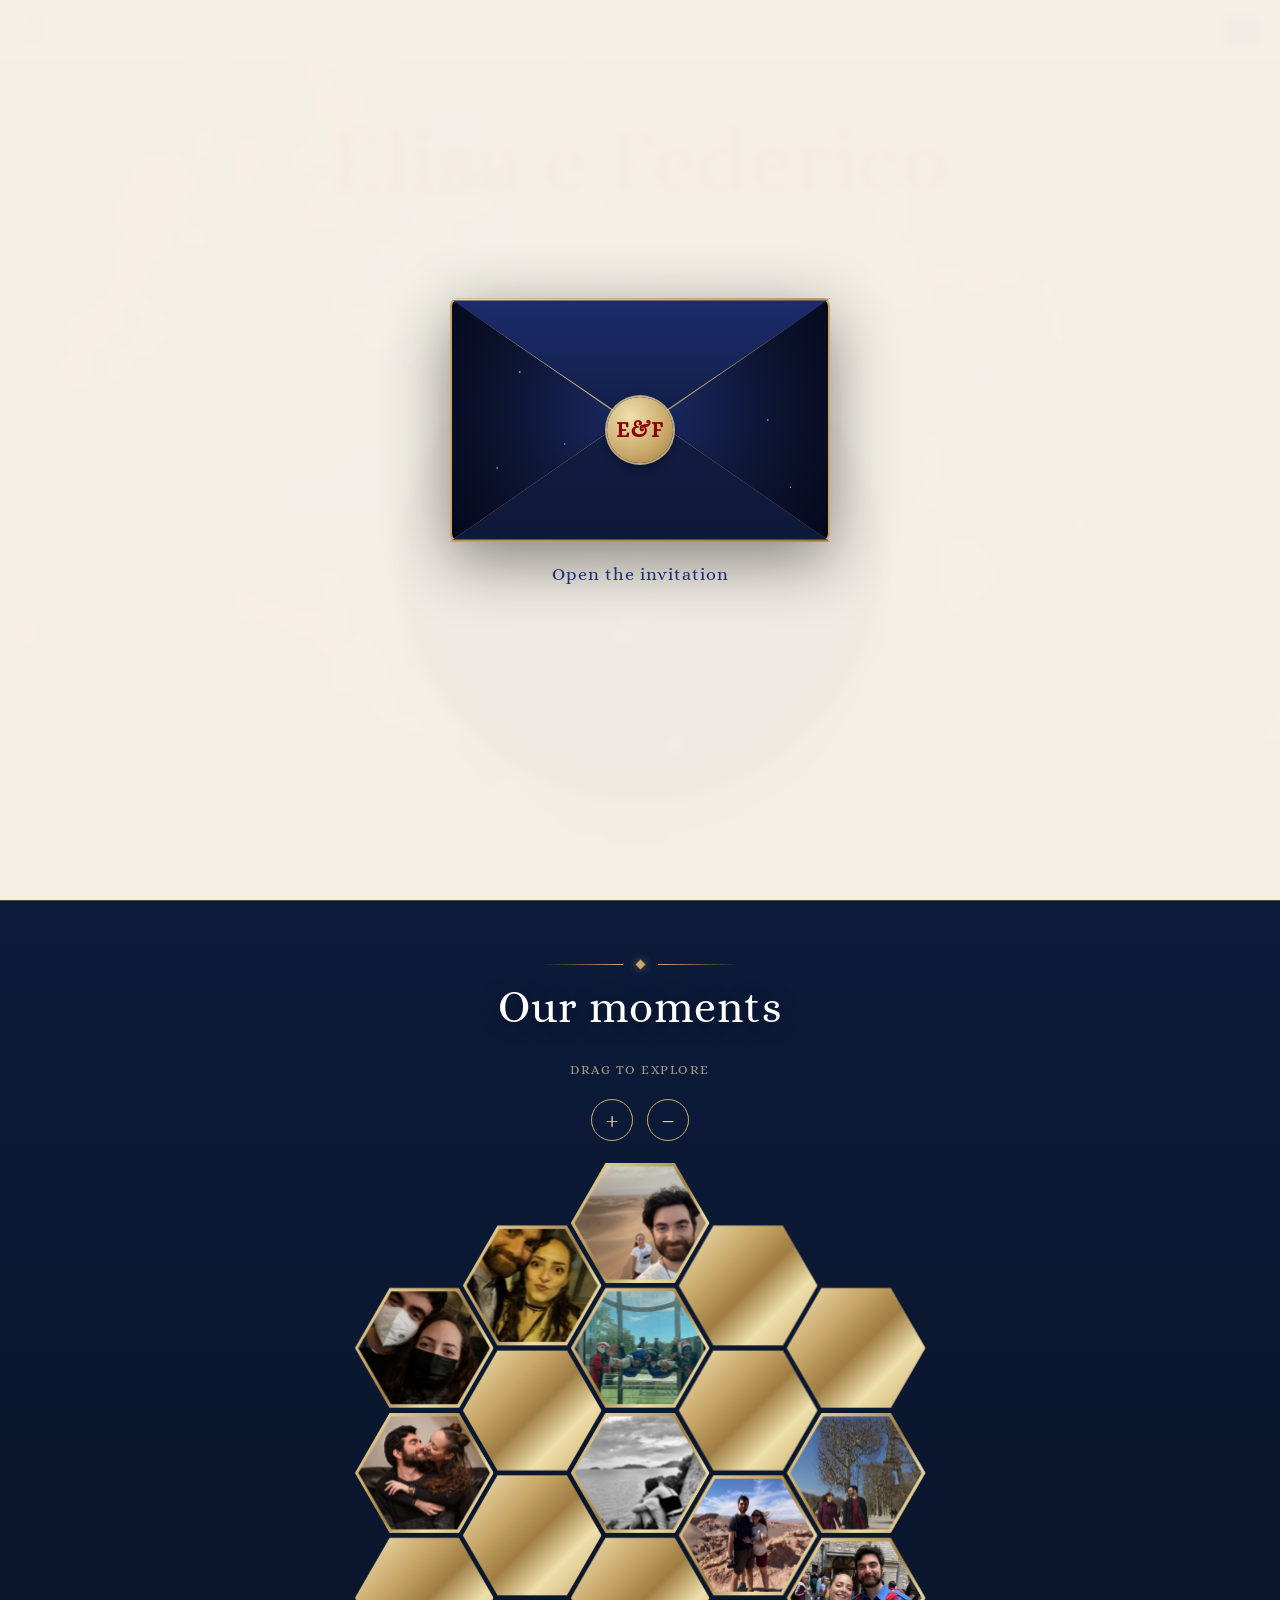
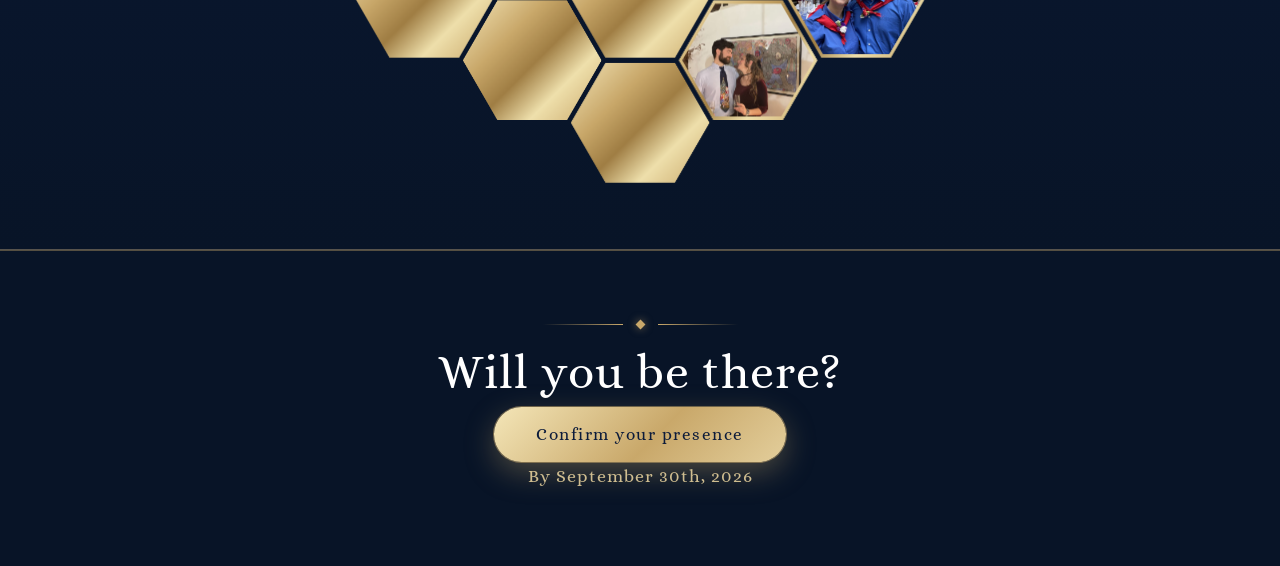
==== index.html @ c7d3335e "patch" ====
<!DOCTYPE html>
<html lang="it">
<head>
<meta charset="UTF-8">
<meta name="viewport" content="width=device-width, initial-scale=1.0">
<title>Elisa e Federico</title>

<link rel="stylesheet" href="styles.css">
</head>

<body>

<div id="envelope-popup" class="envelope-overlay envelope-hidden">
  <div class="envelope-container" id="envelope-container">
    <div class="rect-envelope">
      <div class="env-body"><div class="env-stars"></div></div>
      <div class="env-pocket"></div>
      <div class="env-flap"></div>
      <div class="env-seal">E&amp;F</div>
    </div>
    <p class="envelope-text">Apri l'invito</p>
  </div>
</div>

<div id="invitation-popup" class="invitation-overlay invitation-hidden">
  <div class="hex-invitation">
    <div class="hex-invitation-inner">
      <span class="hex-star">&#10022;</span>
      <p class="invitation-text">Ti invitiamo al nostro matrimonio</p>
      <p class="invitation-names">Elisa e Federico</p>
      <p class="invitation-date">2 gennaio 2027 - ore 12:00</p>
      <p class="invitation-location">Abbazia Castel d'Alfiolo - Gubbio</p>
      <button id="close-invitation" class="invitation-close">Entra nel sito</button>
    </div>
  </div>
</div>

<header class="site-header">
  <button id="burger" class="burger" aria-label="Apri menu">
    <span class="burger-line"></span>
    <span class="burger-line"></span>
    <span class="burger-line"></span>
  </button>

  <div class="lang-switcher">
    <button class="lang-btn active" data-lang="it">IT</button>
    <button class="lang-btn" data-lang="en">EN</button>
  </div>

  <nav id="menu" class="menu">
    <a href="index.html">Home</a>
    <a href="location.html">Location</a>
    <a href="rsvp.html">RSVP</a>
    <a href="viaggio.html">Il nostro viaggio</a>
  </nav>
</header>

<main>
<section class="hero">
  <div class="title">Elisa e&nbsp;Federico</div>
  <div class="celestial-divider"><i></i></div>
  <div class="date">2 gennaio 2027 - ore 12:00</div>

  <div class="solar-wrap">
    <svg viewBox="-120 -120 740 740" class="solar" id="solar">

      <g class="starfield">
        <circle class="star" cx="250" cy="60"  r="1.4"/>
        <circle class="star" cx="150" cy="100" r="1.0"/>
        <circle class="star" cx="360" cy="110" r="1.2"/>
        <circle class="star" cx="440" cy="170" r="0.9"/>
        <circle class="star" cx="470" cy="260" r="1.3"/>
        <circle class="star" cx="440" cy="350" r="1.0"/>
        <circle class="star" cx="370" cy="430" r="1.2"/>
        <circle class="star" cx="260" cy="470" r="1.4"/>
        <circle class="star" cx="150" cy="440" r="1.0"/>
        <circle class="star" cx="90"  cy="360" r="1.2"/>
        <circle class="star" cx="60"  cy="250" r="1.3"/>
        <circle class="star" cx="95"  cy="150" r="0.9"/>
        <circle class="star" cx="200" cy="140" r="1.0"/>
        <circle class="star" cx="320" cy="160" r="1.2"/>
        <circle class="star" cx="390" cy="230" r="0.8"/>
        <circle class="star" cx="350" cy="300" r="1.1"/>
        <circle class="star" cx="290" cy="370" r="0.9"/>
        <circle class="star" cx="190" cy="350" r="1.2"/>
        <circle class="star" cx="130" cy="280" r="1.0"/>
        <circle class="star" cx="160" cy="210" r="0.8"/>
        <circle class="star" cx="300" cy="120" r="1.1"/>
        <circle class="star" cx="420" cy="280" r="1.0"/>
        <circle class="star" cx="110" cy="310" r="1.2"/>
        <circle class="star" cx="230" cy="200" r="0.8"/>
      </g>

      <circle cx="250" cy="250" r="4" class="sun"/>

      <g class="orbit">
        <ellipse cx="250" cy="250" rx="40" ry="40" class="line a" />
      </g>
      <g class="orbit">
        <ellipse cx="250" cy="250" rx="65" ry="65" class="line a" />
      </g>
      <g class="orbit">
        <ellipse cx="250" cy="250" rx="90" ry="90" class="line a" />
      </g>
      <g class="orbit">
        <ellipse cx="250" cy="250" rx="120" ry="120" class="line a" />
      </g>
      <g class="orbit">
        <ellipse cx="250" cy="250" rx="170" ry="170" class="line a" />
      </g>
      <g class="orbit">
        <ellipse cx="250" cy="250" rx="210" ry="210" class="line a" />
      </g>
      <g class="orbit">
        <ellipse cx="250" cy="250" rx="250" ry="250" class="line a" />
      </g>
      <g class="orbit">
        <ellipse cx="250" cy="250" rx="290" ry="290" class="line a" />
      </g>
      <g class="orbit">
        <ellipse cx="250" cy="250" rx="330" ry="330" class="line a" />
      </g>

      <circle id="p1" cx="290" cy="250" r="3" class="planet"/>
      <circle id="p2" cx="315" cy="250" r="4" class="planet"/>
      <circle id="p3" cx="340" cy="250" r="5" class="planet"/>
      <circle id="p4" cx="370" cy="250" r="4" class="planet"/>
      <circle id="p5" cx="420" cy="250" r="10" class="planet"/>
      <circle id="p6" cx="460" cy="250" r="9" class="planet"/>
      <circle id="p7" cx="500" cy="250" r="8" class="planet"/>
      <circle id="p8" cx="540" cy="250" r="8" class="planet"/>
      <circle id="p9" cx="580" cy="250" r="3" class="planet"/>
    </svg>
  </div>

  <button class="scroll-cue" id="scroll-cue" aria-label="Scorri verso il basso">
    <span class="scroll-cue-text" id="scroll-cue-text">Scorri</span>
    <span class="scroll-cue-arrow"></span>
  </button>
</section>

<section class="gallery-section">
  <div class="celestial-divider"><i></i></div>
  <h2 class="gallery-title" id="gallery-title">I nostri momenti</h2>
  <p class="gallery-hint" id="gallery-hint">Trascina per esplorare</p>
  <div class="hex-zoom-controls" id="hex-zoom-controls">
    <button type="button" id="hex-zoom-in" aria-label="Ingrandisci">+</button>
    <button type="button" id="hex-zoom-out" aria-label="Riduci">&minus;</button>
  </div>
  <div class="hex-gallery-viewport" id="hex-gallery-viewport">
    <div class="hex-gallery-world" id="hex-gallery-world"></div>
  </div>
</section>

<section class="rsvp-cta-section">
  <div class="celestial-divider"><i></i></div>
  <h2 class="rsvp-cta-title" id="rsvp-cta-title">Ci sarai?</h2>
  <a href="rsvp.html" class="btn btn-rsvp" id="cta-button">Conferma la tua presenza</a>
  <p class="rsvp-deadline" id="rsvp-deadline">Entro il 30 settembre 2026</p>
</section>
</main>

<script>
(function () {
  const file = location.pathname.split('/').pop() || 'index.html';
  const page = file.replace(/\.html$/, '') || 'index';
  const exts = ['jpg', 'jpeg', 'png', 'webp'];
  let i = 0;
  (function tryNext() {
    if (i >= exts.length) return;
    const url = 'images/' + page + '_background.' + exts[i++];
    const img = new Image();
    img.onload = function () {
      document.body.style.background = 'linear-gradient(rgba(245,240,230,0.72), rgba(245,240,230,0.72)), url("' + url + '") center center / cover fixed no-repeat';
    };
    img.onerror = tryNext;
    img.src = url;
  })();
})();

const envelopePopup = document.getElementById('envelope-popup');
const burger = document.getElementById('burger');
const menu = document.getElementById('menu');

const translations = {
  it: {
    home: "Home",
    location: "Location",
    rsvp: "RSVP",
    journey: "Il nostro viaggio",
    cta: "Conferma la tua presenza",
    openInvite: "Apri l'invito",
    scrollCue: "Scorri",
    galleryTitle: "I nostri momenti",
    galleryHint: "Trascina per esplorare",
    rsvpCtaTitle: "Ci sarai?",
    rsvpDeadline: "Entro il 30 settembre 2026",
    invitationText: "Ti invitiamo al nostro matrimonio",
    invitationNames: "Elisa e Federico",
    invitationDate: "2 gennaio 2027 - ore 12:00",
    invitationLocation: "Abbazia Castel d'Alfiolo - Gubbio",
    enterSite: "Entra nel sito"
  },
  en: {
    home: "Home",
    location: "Location",
    rsvp: "RSVP",
    journey: "Our honey moon",
    cta: "Confirm your presence",
    openInvite: "Open the invitation",
    scrollCue: "Scroll",
    galleryTitle: "Our moments",
    galleryHint: "Drag to explore",
    rsvpCtaTitle: "Will you be there?",
    rsvpDeadline: "By September 30th, 2026",
    invitationText: "We invite you to our wedding",
    invitationNames: "Elisa & Federico",
    invitationDate: "January 2nd, 2027 - 12:00 pm",
    invitationLocation: "Abbazia Castel d'Alfiolo - Gubbio",
    enterSite: "Enter the website"
  }
};

function detectLanguage() {
  const savedLang = localStorage.getItem('preferredLang');
  if (savedLang) return savedLang;
  const browserLang = navigator.language || navigator.userLanguage;
  return browserLang.startsWith('it') ? 'it' : 'en';
}

function applyLanguage(lang) {
  document.documentElement.lang = lang;
  localStorage.setItem('preferredLang', lang);
  const t = translations[lang];

  const menuLinks = document.querySelectorAll('.menu a');
  if (menuLinks.length >= 4) {
    menuLinks[0].textContent = t.home;
    menuLinks[1].textContent = t.location;
    menuLinks[2].textContent = t.rsvp;
    menuLinks[3].textContent = t.journey;
  }

  const ctaBtn = document.getElementById('cta-button');
  if (ctaBtn) {
    ctaBtn.textContent = t.cta;
  }

  const scrollCueText = document.getElementById('scroll-cue-text');
  if (scrollCueText) scrollCueText.textContent = t.scrollCue;

  const rsvpCtaTitle = document.getElementById('rsvp-cta-title');
  if (rsvpCtaTitle) rsvpCtaTitle.textContent = t.rsvpCtaTitle;

  const rsvpDeadline = document.getElementById('rsvp-deadline');
  if (rsvpDeadline) rsvpDeadline.textContent = t.rsvpDeadline;

  const heroDate = document.querySelector('.date');
  if (heroDate) heroDate.textContent = t.invitationDate;

  const envText = document.querySelector('.envelope-text');
  if (envText) envText.textContent = t.openInvite;

  const galleryTitle = document.getElementById('gallery-title');
  if (galleryTitle) galleryTitle.textContent = t.galleryTitle;

  const galleryHint = document.getElementById('gallery-hint');
  if (galleryHint) galleryHint.textContent = t.galleryHint;

  const invitationText = document.querySelector('.invitation-text');
  const invitationNames = document.querySelector('.invitation-names');
  const invitationDate = document.querySelector('.invitation-date');
  const invitationLocation = document.querySelector('.invitation-location');
  const closeInvitationBtn = document.getElementById('close-invitation');

  if (invitationText) invitationText.textContent = t.invitationText;
  if (invitationNames) invitationNames.textContent = t.invitationNames;
  if (invitationDate) invitationDate.textContent = t.invitationDate;
  if (invitationLocation) invitationLocation.textContent = t.invitationLocation;
  if (closeInvitationBtn) closeInvitationBtn.textContent = t.enterSite;

  document.querySelectorAll('.lang-btn').forEach(btn => {
    btn.classList.toggle('active', btn.dataset.lang === lang);
  });
}

applyLanguage(detectLanguage());

const invitationPopup = document.getElementById('invitation-popup');
const closeInvitation = document.getElementById('close-invitation');

function checkFirstVisit() {
  return localStorage.getItem('envelopeShown') !== 'true';
}

function markAsVisited() {
  localStorage.setItem('envelopeShown', 'true');
}

if (checkFirstVisit()) {
  envelopePopup.classList.remove('envelope-hidden');

  const envelopeContainer = document.getElementById('envelope-container');
  envelopePopup.addEventListener('click', () => {
    if (envelopeContainer.classList.contains('opening')) return;
    envelopeContainer.classList.add('opening');
    setTimeout(() => {
      envelopePopup.classList.add('envelope-hidden');
      invitationPopup.classList.remove('invitation-hidden');
    }, 900);
  });

  closeInvitation.addEventListener('click', () => {
    invitationPopup.classList.add('invitation-hidden');
    markAsVisited();
  });
} else {
  envelopePopup.classList.add('envelope-hidden');
  invitationPopup.classList.add('invitation-hidden');
}

function revealBody() {
  document.body.classList.add('loaded');
}
if (document.readyState === 'loading') {
  window.addEventListener('DOMContentLoaded', revealBody);
} else {
  revealBody();
}

document.querySelectorAll('.lang-btn').forEach(btn => {
  btn.addEventListener('click', () => {
    applyLanguage(btn.dataset.lang);
  });
});

const cfg = [
  {id:"p1", r:40, s:0.00012, offset: Math.random() * Math.PI * 2},
  {id:"p2", r:65, s:0.0001, offset: Math.random() * Math.PI * 2},
  {id:"p3", r:90, s:0.00008, offset: Math.random() * Math.PI * 2},
  {id:"p4", r:120, s:0.00006, offset: Math.random() * Math.PI * 2},
  {id:"p5", r:170, s:0.00004, offset: Math.random() * Math.PI * 2},
  {id:"p6", r:210, s:0.000035, offset: Math.random() * Math.PI * 2},
  {id:"p7", r:250, s:0.00003, offset: Math.random() * Math.PI * 2},
  {id:"p8", r:290, s:0.000025, offset: Math.random() * Math.PI * 2},
  {id:"p9", r:330, s:0.00002, offset: Math.random() * Math.PI * 2}
];

function animate() {
  const t = performance.now();
  cfg.forEach(p => {
    const a = t * p.s + p.offset;
    const x = 250 + Math.cos(a) * p.r;
    const y = 250 + Math.sin(a) * p.r;
    const el = document.getElementById(p.id);
    if (el) {
      el.setAttribute("cx", x);
      el.setAttribute("cy", y);
    }
  });
  requestAnimationFrame(animate);
}
animate();

let isMenuOpen = false;
function toggleMenu() {
  isMenuOpen = !isMenuOpen;
  menu.classList.toggle('open');
  burger.classList.toggle('open');
  document.body.classList.toggle('menu-open');
}
function closeMenu() {
  isMenuOpen = false;
  menu.classList.remove('open');
  burger.classList.remove('open');
  document.body.classList.remove('menu-open');
}
burger.addEventListener('click', (e) => {
  e.stopPropagation();
  toggleMenu();
});
document.addEventListener('click', (e) => {
  if (isMenuOpen && !menu.contains(e.target) && !burger.contains(e.target)) {
    closeMenu();
  }
});
document.querySelectorAll('.menu a').forEach(link => {
  link.addEventListener('click', () => {
    closeMenu();
  });
});

const scrollCue = document.getElementById('scroll-cue');
if (scrollCue) {
  scrollCue.addEventListener('click', () => {
    const gallery = document.querySelector('.gallery-section');
    if (gallery) gallery.scrollIntoView({ behavior: 'smooth' });
  });
}

fetch('pictures.json')
  .then(r => r.json())
  .then(photos => {
    const viewport = document.getElementById('hex-gallery-viewport');
    const world = document.getElementById('hex-gallery-world');
    if (!viewport || !world) return;

    photos.forEach(p => {
      const card = document.createElement('div');
      card.className = 'hex-card';
      card.innerHTML =
        '<div class="hex-card-flip">' +
          '<div class="hex-card-inner">' +
            '<div class="hex-card-frame"></div>' +
            '<div class="hex-card-front">' +
              '<img src="images/pictures/' + p.file + '" alt="Elisa e Federico" loading="lazy" decoding="async">' +
            '</div>' +
            '<div class="hex-card-back">' +
              '<span class="hex-back-date">' + (p.date || '') + '</span>' +
              '<span class="hex-back-location">' + (p.location || '') + '</span>' +
            '</div>' +
          '</div>' +
        '</div>' +
        '<div class="hex-photon"></div>';
      world.appendChild(card);
    });

    const cards = Array.from(world.querySelectorAll('.hex-card'));

    function hexCoords(radius) {
      const coords = [];
      for (let q = -radius; q <= radius; q++) {
        const rMin = Math.max(-radius, -q - radius);
        const rMax = Math.min(radius, -q + radius);
        for (let r = rMin; r <= rMax; r++) coords.push({ q, r });
      }
      return coords;
    }
    function hexRadiusForCount(n) {
      let r = 0;
      while (3 * r * (r + 1) + 1 < n) r++;
      return r;
    }

    function layout() {
      if (!cards.length) return;
      const w = cards[0].offsetWidth;
      const h = cards[0].offsetHeight;
      const gap = 1.04;
      const dx = w * 0.75 * gap;
      const dy = h * gap;

      const radius = hexRadiusForCount(cards.length);
      const coords = hexCoords(radius).slice(0, cards.length);

      let minX = Infinity, minY = Infinity, maxX = -Infinity, maxY = -Infinity;
      const positions = coords.map(({ q, r }) => {
        const x = q * dx;
        const y = (r + q / 2) * dy;
        minX = Math.min(minX, x);
        maxX = Math.max(maxX, x);
        minY = Math.min(minY, y);
        maxY = Math.max(maxY, y);
        return { x, y };
      });

      cards.forEach((card, i) => {
        const p = positions[i];
        card.style.left = (p.x - minX) + 'px';
        card.style.top = (p.y - minY) + 'px';
      });
      world.style.width = (maxX - minX + w) + 'px';
      world.style.height = (maxY - minY + h) + 'px';
    }

    const MAX_SCALE = 1;
    let scale = 1, minScale = 1;
    let translateX = 0, translateY = 0;
    let moved = 0;
    let boundMinX = 0, boundMinY = 0, boundMaxX = 0, boundMaxY = 0;
    let rafPending = false;
    let lastX = 0, lastY = 0;
    const pointers = new Map();
    let pinchStartDist = 0, pinchStartScale = 1;

    function computeBounds() {
      const vpW = viewport.clientWidth, vpH = viewport.clientHeight;
      const worldW = world.offsetWidth * scale, worldH = world.offsetHeight * scale;
      boundMinX = Math.min(0, vpW - worldW);
      boundMinY = Math.min(0, vpH - worldH);
      boundMaxX = Math.max(0, vpW - worldW);
      boundMaxY = Math.max(0, vpH - worldH);
    }

    function clampToBounds() {
      translateX = Math.max(boundMinX, Math.min(boundMaxX, translateX));
      translateY = Math.max(boundMinY, Math.min(boundMaxY, translateY));
    }

    function scheduleTransform() {
      if (rafPending) return;
      rafPending = true;
      requestAnimationFrame(() => {
        rafPending = false;
        world.style.transform = 'translate3d(' + translateX + 'px,' + translateY + 'px,0) scale(' + scale + ')';
      });
    }

    function fitScale() {
      return Math.min(
        viewport.clientWidth / world.offsetWidth,
        viewport.clientHeight / world.offsetHeight,
        MAX_SCALE);
    }

    function updateTouchAction() {
      viewport.style.touchAction = scale <= minScale + 0.001 ? 'pan-y' : 'none';
    }

    function zoomAt(cx, cy, newScale) {
      newScale = Math.max(minScale, Math.min(MAX_SCALE, newScale));
      if (newScale === scale) return;
      const rect = viewport.getBoundingClientRect();
      const vx = cx - rect.left, vy = cy - rect.top;
      const px = (vx - translateX) / scale, py = (vy - translateY) / scale;
      scale = newScale;
      translateX = vx - px * scale;
      translateY = vy - py * scale;
      computeBounds();
      clampToBounds();
      scheduleTransform();
      updateTouchAction();
    }

    function centerView() {
      computeBounds();
      translateX = (viewport.clientWidth - world.offsetWidth * scale) / 2;
      translateY = (viewport.clientHeight - world.offsetHeight * scale) / 2;
      clampToBounds();
      scheduleTransform();
    }

    function initLayout() {
      layout();
      const wasAtFit = scale <= minScale + 0.001;
      minScale = fitScale();
      if (wasAtFit || scale < minScale) scale = minScale;
      centerView();
      updateTouchAction();
    }
    initLayout();

    let resizeTimer;
    window.addEventListener('resize', () => {
      clearTimeout(resizeTimer);
      resizeTimer = setTimeout(initLayout, 200);
    });

    viewport.addEventListener('pointerdown', (e) => {
      viewport.setPointerCapture(e.pointerId);
      pointers.set(e.pointerId, { x: e.clientX, y: e.clientY });
      if (pointers.size === 1) {
        moved = 0;
        lastX = e.clientX;
        lastY = e.clientY;
        computeBounds();
        viewport.classList.add('dragging');
      } else if (pointers.size === 2) {
        moved = 100;
        const pts = Array.from(pointers.values());
        pinchStartDist = Math.hypot(pts[0].x - pts[1].x, pts[0].y - pts[1].y);
        pinchStartScale = scale;
      }
    });

    viewport.addEventListener('pointermove', (e) => {
      if (!pointers.has(e.pointerId)) return;
      pointers.set(e.pointerId, { x: e.clientX, y: e.clientY });

      if (pointers.size === 2) {
        const pts = Array.from(pointers.values());
        const dist = Math.hypot(pts[0].x - pts[1].x, pts[0].y - pts[1].y);
        if (pinchStartDist > 0) {
          const midX = (pts[0].x + pts[1].x) / 2;
          const midY = (pts[0].y + pts[1].y) / 2;
          zoomAt(midX, midY, pinchStartScale * dist / pinchStartDist);
        }
        return;
      }

      const dx = e.clientX - lastX;
      const dy = e.clientY - lastY;
      lastX = e.clientX;
      lastY = e.clientY;
      moved += Math.abs(dx) + Math.abs(dy);
      translateX = Math.max(boundMinX, Math.min(boundMaxX, translateX + dx));
      const wantY = translateY + dy;
      translateY = Math.max(boundMinY, Math.min(boundMaxY, wantY));
      const leftoverY = wantY - translateY;
      if (leftoverY) window.scrollBy(0, -leftoverY);
      scheduleTransform();
    });

    const PHOTON_MS = 600;

    const returnTimers = new WeakMap();
    function cancelReturn(card) {
      if (returnTimers.has(card)) {
        clearTimeout(returnTimers.get(card));
        returnTimers.delete(card);
      }
    }

    function flipToBack(card) {
      if (card.classList.contains('flipped') || card.dataset.busy) return;
      card.dataset.busy = '1';
      cancelReturn(card);
      const photon = card.querySelector('.hex-photon');
      photon.style.setProperty('--hit-x', (20 + Math.random() * 60) + '%');
      photon.style.setProperty('--hit-y', (20 + Math.random() * 60) + '%');
      photon.classList.remove('zap');
      void photon.offsetWidth;
      photon.classList.add('zap');
      setTimeout(() => {
        card.classList.add('flipped');
        photon.classList.remove('zap');
        delete card.dataset.busy;
        const stay = 3500 + Math.random() * 5000;
        const timer = setTimeout(() => {
          returnTimers.delete(card);
          flipToFront(card);
        }, stay);
        returnTimers.set(card, timer);
      }, PHOTON_MS);
    }

    function flipToFront(card) {
      if (card.dataset.busy) return;
      cancelReturn(card);
      card.classList.remove('flipped');
    }

    const recentlyHit = [];
    const COOLDOWN = Math.min(10, cards.length - 1);

    function pickCard() {
      const candidates = cards.filter((c, i) =>
        !recentlyHit.includes(i) && !c.classList.contains('flipped') && !c.dataset.busy);
      if (!candidates.length) return null;
      const card = candidates[Math.floor(Math.random() * candidates.length)];
      recentlyHit.push(cards.indexOf(card));
      while (recentlyHit.length > COOLDOWN) recentlyHit.shift();
      return card;
    }

    function scheduleAutoFlip() {
      const wait = 1800 + Math.random() * 3200;
      setTimeout(() => {
        if (!document.hidden) {
          const card = pickCard();
          if (card) flipToBack(card);
        }
        scheduleAutoFlip();
      }, wait);
    }
    scheduleAutoFlip();

    function finishDrag(e, checkFlip) {
      if (!pointers.has(e.pointerId)) return;
      pointers.delete(e.pointerId);
      if (pointers.size > 0) {
        const rest = Array.from(pointers.values())[0];
        lastX = rest.x;
        lastY = rest.y;
        return;
      }
      viewport.classList.remove('dragging');
      if (checkFlip && moved <= 8 && e) {
        const el = document.elementFromPoint(e.clientX, e.clientY);
        const card = el && el.closest('.hex-card');
        if (card) {
          if (card.classList.contains('flipped')) flipToFront(card);
          else flipToBack(card);
        }
      }
    }
    viewport.addEventListener('pointerup', (e) => finishDrag(e, true));
    viewport.addEventListener('pointercancel', (e) => finishDrag(e, false));

    viewport.addEventListener('wheel', (e) => {
      e.preventDefault();
      computeBounds();
      if (e.ctrlKey) {
        zoomAt(e.clientX, e.clientY, scale * Math.exp(-e.deltaY * 0.0022));
        return;
      }
      translateX = Math.max(boundMinX, Math.min(boundMaxX, translateX - e.deltaX));
      const wantY = translateY - e.deltaY;
      translateY = Math.max(boundMinY, Math.min(boundMaxY, wantY));
      const leftoverY = wantY - translateY;
      if (leftoverY) window.scrollBy(0, -leftoverY);
      scheduleTransform();
    }, { passive: false });

    const zoomControls = document.getElementById('hex-zoom-controls');
    zoomControls.addEventListener('pointerdown', (e) => e.stopPropagation());
    function zoomStep(factor) {
      const r = viewport.getBoundingClientRect();
      zoomAt(r.left + r.width / 2, r.top + r.height / 2, scale * factor);
    }
    document.getElementById('hex-zoom-in').addEventListener('click', () => zoomStep(1.4));
    document.getElementById('hex-zoom-out').addEventListener('click', () => zoomStep(1 / 1.4));
  });

document.querySelectorAll('a[href]').forEach(link => {
  link.addEventListener('click', function(e){
    const href = this.getAttribute('href');
    if (href && href.startsWith('#')) return;
    e.preventDefault();
    document.body.classList.remove('loaded');
    setTimeout(() => { window.location.href = href; }, 600);
  });
});
</script>

</body>
</html>
---- styles.css ----
@font-face{
  font-family:"Alice";
  src:url("/fonts/Alice-Regular.woff2") format("woff2");
}

:root{
  --cream:#f5f0e6;
  --ink:#1f1f1f;
  --navy:#1E3A8A;
  --navy-deep:#0c1b3a;
  --bordeaux:#8B0000;
  --bordeaux-deep:#6a0000;
  --gold:#C9A86A;
  --gold-soft:#E3CE9B;
  --hex:polygon(50% 0%, 100% 25%, 100% 75%, 50% 100%, 0% 75%, 0% 25%);

  --hex-flat:polygon(0% 50%, 25% 0%, 75% 0%, 100% 50%, 75% 100%, 25% 100%);
  --font-display:"Alice",serif;
  --font-body:"Alice",serif;
}

* {
  box-sizing: border-box;
}

main {
  padding-top: 60px;
}

body{
  margin:0;
  font-family:var(--font-body);
  background:var(--cream);
  background-image:
    url("data:image/svg+xml,%3Csvg width='100' height='100' viewBox='0 0 100 100' xmlns='http://www.w3.org/2000/svg'%3E%3Cfilter id='noise'%3E%3CfeTurbulence type='fractalNoise' baseFrequency='0.85' numOctaves='4' stitchTiles='stitch'/%3E%3CfeColorMatrix type='matrix' values='1 0 0 0 0  0 1 0 0 0  0 0 1 0 0  0 0 0 0.15 0'/%3E%3C/filter%3E%3Crect width='100' height='100' filter='url(%23noise)'/%3E%3C/svg%3E");
  color:var(--ink);
  min-height: 100vh;
  overflow-x: hidden;
}

.title, .page-title, .subtitle, .invitation-text, .invitation-date, .invitation-location, .cta-label {
  text-shadow: 0 1px 2px rgba(0, 0, 0, 0.05);
}

.celestial-divider {
  display: flex;
  align-items: center;
  justify-content: center;
  gap: 14px;
  margin: 4px auto 0;
}

.celestial-divider::before,
.celestial-divider::after {
  content: '';
  height: 1px;
  width: clamp(40px, 12vw, 80px);
  background: linear-gradient(90deg, transparent, var(--gold));
}

.celestial-divider::after {
  background: linear-gradient(90deg, var(--gold), transparent);
}

.celestial-divider i {
  display: block;
  width: 7px;
  height: 7px;
  background: var(--gold);
  transform: rotate(45deg);
  box-shadow: 0 0 8px rgba(201, 168, 106, 0.6);
}

.ribbon {
  position: relative;
  height: 12px;
  margin: 25px auto;
}

.ribbon::before {
  content: '';
  position: absolute;
  left: 0;
  right: 0;
  top: 50%;
  height: 1px;
  background: linear-gradient(90deg, transparent, var(--gold), transparent);
  transform: translateY(-50%);
}

.ribbon::after {
  content: '';
  position: absolute;
  left: 50%;
  top: 50%;
  width: 8px;
  height: 8px;
  background: var(--gold);
  transform: translate(-50%, -50%) rotate(45deg);
  box-shadow: 0 0 8px rgba(201, 168, 106, 0.5);
}

.envelope-overlay {
  position: fixed;
  top: 0;
  left: 0;
  width: 100%;
  height: 100%;
  background: rgba(245, 240, 230, 0.98);
  display: flex;
  justify-content: center;
  align-items: center;
  z-index: 2000;
  backdrop-filter: blur(5px);
}

.envelope-container {
  text-align: center;
  cursor: pointer;
  margin: 0 auto;
  perspective: 900px;
  animation: float 3s ease-in-out infinite;
}

.rect-envelope {
  position: relative;
  width: min(380px, 86vw);
  height: calc(min(380px, 86vw) * 0.64);
  margin: 0 auto;
  transform-style: preserve-3d;
  transition: transform 0.7s ease, opacity 0.7s ease;
  filter: drop-shadow(0 18px 32px rgba(0, 0, 0, 0.45));
}

.env-body {
  position: absolute;
  inset: 0;
  border-radius: 8px;
  background: radial-gradient(circle at 50% 45%, #1c2c6b 0%, #0c1430 60%, #05081c 100%);
  border: 2px solid var(--gold);
  overflow: hidden;
}

.env-stars {
  position: absolute;
  inset: 0;
  opacity: 0.85;
  animation: twinkle 5s ease-in-out infinite;
  background-image:
    radial-gradient(1.4px 1.4px at 18% 30%, #fff, transparent),
    radial-gradient(1px 1px at 70% 22%, #fff, transparent),
    radial-gradient(1.2px 1.2px at 84% 50%, #fff, transparent),
    radial-gradient(1px 1px at 30% 60%, #fff, transparent),
    radial-gradient(1.3px 1.3px at 50% 80%, #fff, transparent),
    radial-gradient(1px 1px at 62% 68%, #fff, transparent),
    radial-gradient(1.1px 1.1px at 12% 70%, #fff, transparent),
    radial-gradient(1px 1px at 90% 78%, #fff, transparent),
    radial-gradient(1.2px 1.2px at 40% 38%, #fff, transparent),
    radial-gradient(1px 1px at 78% 88%, #fff, transparent);
}

.env-pocket {
  position: absolute;
  inset: 0;
  z-index: 2;
  clip-path: polygon(0 100%, 100% 100%, 50% 46%);
  background: linear-gradient(135deg, #C9A86A, #9c7b3e);
}

.env-pocket::before {
  content: '';
  position: absolute;
  inset: 2px;
  clip-path: polygon(0 100%, 100% 100%, 50% 46%);
  background: linear-gradient(180deg, #16224e, #0e1838);
}

.env-flap {
  position: absolute;
  top: 0;
  left: 0;
  width: 100%;
  height: 54%;
  z-index: 4;
  clip-path: polygon(0 0, 100% 0, 50% 100%);
  background: linear-gradient(135deg, #E9D9A8, #C9A86A 55%, #9c7b3e);
  transform-origin: top center;
  transform: rotateX(0deg);
  transition: transform 0.9s cubic-bezier(0.5, 0.1, 0.2, 1);
}

.env-flap::before {
  content: '';
  position: absolute;
  inset: 2px;
  clip-path: polygon(0 0, 100% 0, 50% 100%);
  background: linear-gradient(180deg, #1c2c6b, #101d44);
}

.env-seal {
  position: absolute;
  top: 54%;
  left: 50%;
  transform: translate(-50%, -50%);
  z-index: 6;
  transition: box-shadow 0.6s ease, opacity 0.4s ease;
  width: 66px;
  height: 66px;
  border-radius: 50%;
  display: flex;
  align-items: center;
  justify-content: center;
  background: radial-gradient(circle at 35% 30%, #F0E0AE, #C9A86A 60%, #9c7b3e);
  color: var(--bordeaux);
  font-family: var(--font-display);
  font-weight: 600;
  font-size: 22px;
  letter-spacing: 1px;
  box-shadow: 0 0 0 2px rgba(227, 206, 155, 0.8), 0 4px 10px rgba(0, 0, 0, 0.4);
}

.envelope-container.opening .env-flap {
  transform: rotateX(-170deg);
}

.envelope-container.opening .rect-envelope {
  transform: translateY(-10px) scale(0.96);
  opacity: 0;
  transition-delay: 0.45s;
}

.envelope-container.opening .env-seal {
  box-shadow: 0 0 0 2px rgba(227, 206, 155, 0.9), 0 0 24px rgba(232, 197, 71, 0.9);
  opacity: 0;
}

.envelope-container.opening .envelope-text {
  opacity: 0;
}

.envelope-text {
  font-family: var(--font-body);
  font-size: 18px;
  letter-spacing: 1px;
  color: var(--navy);
  margin-top: 22px;
  transition: opacity 0.5s ease;
  animation: pulse 2s ease-in-out infinite;
}

@keyframes float {
  0%, 100% { transform: translateY(0); }
  50% { transform: translateY(-10px); }
}

@keyframes pulse {
  0%, 100% { opacity: 0.9; }
  50% { opacity: 1; }
}

@keyframes fadeIn {
  from { opacity: 0; transform: scale(0.9); }
  to { opacity: 1; transform: scale(1); }
}

@keyframes fadeOut {
  from { opacity: 1; transform: scale(1); }
  to { opacity: 0; transform: scale(0.95); }
}

@keyframes twinkle {
  0%, 100% { opacity: 0.45; }
  50% { opacity: 0.95; }
}

.envelope-hidden {
  display: none;
}

.invitation-overlay {
  position: fixed;
  top: 0;
  left: 0;
  width: 100%;
  height: 100%;
  background: rgba(245, 240, 230, 0.98);
  display: flex;
  justify-content: center;
  align-items: center;
  z-index: 2000;
  backdrop-filter: blur(5px);
}

.hex-invitation {
  position: relative;
  width: min(440px, 90vw);
  height: calc(min(440px, 90vw) * 1.1547);
  clip-path: var(--hex);

  background: linear-gradient(135deg, #F4E6B8 0%, #C9A86A 32%, #a07e44 52%, #EFE0AC 72%, #C9A86A 100%);
  filter: drop-shadow(0 18px 40px rgba(0, 0, 0, 0.3));
  animation: fadeIn 0.6s ease-out;
}

.hex-invitation-inner {
  position: absolute;
  inset: 7px;
  clip-path: var(--hex);
  background: radial-gradient(circle at 50% 35%, #ffffff 0%, var(--cream) 72%);
  display: flex;
  flex-direction: column;
  justify-content: center;
  align-items: center;
  text-align: center;
  padding: 17% 13%;
}

.hex-star {
  color: var(--gold);
  font-size: 16px;
  margin-bottom: 10px;
}

.invitation-text {
  font-family: var(--font-body);
  font-size: clamp(16px, 2.8vw, 21px);
  color: var(--ink);
  margin: 0 0 12px 0;
  line-height: 1.3;
  max-width: 90%;
}

.invitation-names {
  font-family: var(--font-body);
  font-weight: 400;
  font-size: clamp(24px, 5vw, 32px);
  color: var(--bordeaux);
  margin: 0 0 10px 0;
  line-height: 1.1;
  letter-spacing: 0.5px;
}

.invitation-date {
  font-family: var(--font-body);
  font-size: clamp(14px, 3vw, 18px);
  color: var(--navy);
  margin: 0 0 6px 0;
  letter-spacing: 1px;
}

.invitation-location {
  font-family: var(--font-body);
  font-size: clamp(12px, 2.5vw, 16px);
  color: var(--ink);
  margin: 0 0 20px 0;
  opacity: 0.75;
  font-style: italic;
}

.invitation-close {
  background: var(--navy);
  color: var(--cream);
  border: 1px solid var(--gold);
  padding: 11px 28px;
  font-family: var(--font-body);
  font-size: 15px;
  letter-spacing: 0.5px;
  border-radius: 999px;
  cursor: pointer;
  transition: all 0.3s ease;
  box-shadow: 0 4px 12px rgba(30, 58, 138, 0.3);
}

.invitation-close:hover {
  background: var(--bordeaux);
  border-color: var(--gold-soft);
  transform: translateY(-2px);
  box-shadow: 0 6px 16px rgba(139, 0, 0, 0.3);
}

.invitation-hidden {
  display: none;
}

@media (max-width: 768px) {
  .envelope-text {
    font-size: 15px;
  }
  .env-seal {
    width: 56px;
    height: 56px;
    font-size: 19px;
  }
}

.gallery-section {
  width: 100%;
  padding: 56px 0 66px;
  text-align: center;
  background: linear-gradient(180deg, #0c1b3a 0%, #081427 100%);
  border-top: 1px solid rgba(201, 168, 106, 0.4);
  border-bottom: 1px solid rgba(201, 168, 106, 0.4);
}

.gallery-title {
  font-family: var(--font-display);
  font-weight: 500;
  font-size: clamp(28px, 5vw, 44px);
  color: #fff;
  letter-spacing: 1px;
  margin: 14px 0 30px;
  text-shadow: 0 2px 20px rgba(0, 0, 0, 0.4);
}

.gallery-hint {
  color: var(--gold-soft);
  font-size: 13px;
  letter-spacing: 1.5px;
  text-transform: uppercase;
  opacity: 0.7;
  margin: 0 0 22px;
}

.hex-gallery-viewport {
  position: relative;
  width: 100%;
  height: 620px;
  overflow: hidden;
  cursor: grab;
  touch-action: none;
  user-select: none;
}

.hex-gallery-viewport.dragging {
  cursor: grabbing;
}

.hex-gallery-world {
  position: absolute;
  top: 0;
  left: 0;
  transform-origin: 0 0;
  will-change: transform;
}

.hex-zoom-controls {
  display: flex;
  justify-content: center;
  gap: 14px;
  margin: 6px 0 22px;
}

.hex-zoom-controls button {
  width: 42px;
  height: 42px;
  border-radius: 50%;
  border: 1px solid var(--gold);
  background: rgba(12, 27, 58, 0.85);
  color: var(--gold-soft);
  font-family: var(--font-body);
  font-size: 22px;
  line-height: 1;
  cursor: pointer;
  transition: background 0.2s ease, transform 0.2s ease;
}

.hex-zoom-controls button:hover {
  background: var(--navy);
  transform: scale(1.08);
}

.hex-card {
  position: absolute;

  width: calc(210px * 1.1547);
  height: 210px;
  cursor: pointer;
}

.hex-card-flip {
  position: absolute;
  inset: 0;
  perspective: 800px;
}

.hex-card-inner {
  position: relative;
  width: 100%;
  height: 100%;
  transition: transform 0.5s ease;
  transform-style: preserve-3d;
}

.hex-card.flipped .hex-card-inner {
  transform: rotateY(180deg);
}

.hex-card-frame {
  position: absolute;
  inset: 0;
  clip-path: var(--hex-flat);
  background: linear-gradient(135deg, #F4E6B8 0%, #C9A86A 32%, #a07e44 52%, #EFE0AC 72%, #C9A86A 100%);
}

.hex-card-front,
.hex-card-back {
  position: absolute;
  inset: 6px;
  backface-visibility: hidden;
  clip-path: var(--hex-flat);
}

.hex-card-front img {
  width: 100%;
  height: 100%;
  object-fit: cover;
  display: block;
  pointer-events: none;
  -webkit-user-drag: none;
}

.hex-card-back {
  transform: rotateY(180deg);
  background: radial-gradient(circle at 50% 40%, #1c2c6b 0%, #0c1430 70%);
  display: flex;
  flex-direction: column;
  justify-content: center;
  align-items: center;
  gap: 8px;
  padding: 20%;
  text-align: center;
}

.hex-photon {
  position: absolute;
  inset: 0;
  clip-path: var(--hex-flat);
  pointer-events: none;
  display: none;
  z-index: 5;
}

.hex-photon.zap {
  display: block;
}

.hex-photon.zap::before {
  content: '';
  position: absolute;
  left: var(--hit-x, 50%);
  top: var(--hit-y, 50%);
  width: 14px;
  height: 14px;
  border-radius: 50%;
  background: #fff;
  box-shadow:
    0 0 14px 5px rgba(255, 255, 240, 0.95),
    0 0 30px 12px rgba(201, 168, 106, 0.75);
  animation: photon-arrive 0.34s ease-in forwards;
}

.hex-photon.zap::after {
  content: '';
  position: absolute;
  left: var(--hit-x, 50%);
  top: var(--hit-y, 50%);
  width: 16px;
  height: 16px;
  border-radius: 50%;
  transform: translate(-50%, -50%) scale(0);
  background: radial-gradient(circle, #fff 0%, rgba(227, 206, 155, 0.85) 40%, rgba(201, 168, 106, 0) 72%);
  animation: photon-burst 0.3s ease-out 0.32s forwards;
}

@keyframes photon-arrive {
  0%   { transform: translate(-50%, -50%) scale(5); opacity: 0; filter: blur(6px); }
  35%  { opacity: 0.5; }
  100% { transform: translate(-50%, -50%) scale(1); opacity: 1; filter: blur(0); }
}

@keyframes photon-burst {
  0%   { transform: translate(-50%, -50%) scale(0); opacity: 1; }
  100% { transform: translate(-50%, -50%) scale(11); opacity: 0; }
}

.hex-back-date {
  color: var(--gold);
  font-size: 15px;
  letter-spacing: 1px;
}

.hex-back-location {
  color: #fff;
  font-size: 13px;
  opacity: 0.85;
  line-height: 1.3;
}

.site-header {
  position: fixed;
  top: 0;
  left: 0;
  right: 0;
  z-index: 1000;
  padding: 15px 20px;
  display: flex;
  justify-content: space-between;
  align-items: center;
  background: rgba(245, 240, 230, 0.95);
  backdrop-filter: blur(10px);
  border-bottom: 1px solid rgba(201, 168, 106, 0.25);
}

.site-header.scrolled {
  background: rgba(245, 240, 230, 0.95);
  backdrop-filter: blur(10px);
  box-shadow: 0 2px 10px rgba(0,0,0,0.05);
}

.header-inner {
  display: flex;
  align-items: center;
  gap: 20px;
  width: 100%;
}

.lang-switcher {
  display: flex;
  gap: 6px;
  margin-left: auto;
}

.lang-btn {
  background: transparent;
  border: 1px solid var(--gold);
  color: var(--ink);
  padding: 5px 8px;
  border-radius: 4px;
  cursor: pointer;
  font-family: var(--font-body);
  font-size: 13px;
  transition: all 0.2s ease;
  opacity: 0.8;
}

.lang-btn:hover {
  opacity: 1;
  background: rgba(201, 168, 106, 0.15);
}

.lang-btn.active {
  background: var(--navy);
  color: var(--cream);
  opacity: 1;
  border-color: var(--navy);
}

.header-title {
  font-family: var(--font-body);
  font-size: 19px;
  font-weight: 400;
  letter-spacing: 0.5px;
  color: var(--bordeaux);
  opacity: 0.95;
  text-decoration: none;
  cursor: pointer;
  transition: opacity 0.2s ease;
}

.header-title:hover {
  opacity: 1;
}

.burger {
  display: flex;
  flex-direction: column;
  justify-content: center;
  align-items: center;
  width: 30px;
  height: 30px;
  background: transparent;
  border: none;
  cursor: pointer;
  z-index: 1001;
  padding: 0;
}

.burger-line {
  display: block;
  width: 24px;
  height: 2px;
  background: var(--ink);
  margin: 4px 0;
  transition: all 0.3s ease;
  border-radius: 1px;
}

.burger.open .burger-line:nth-child(1) {
  transform: translateY(7px) rotate(45deg);
}

.burger.open .burger-line:nth-child(2) {
  opacity: 0;
}

.burger.open .burger-line:nth-child(3) {
  transform: translateY(-7px) rotate(-45deg);
}

.menu {
  position: fixed;
  top: 0;
  left: 0;
  width: 100%;
  height: 100vh;
  background: rgba(245, 240, 230, 0.98);
  backdrop-filter: blur(10px);
  display: flex;
  flex-direction: column;
  justify-content: center;
  align-items: center;
  gap: 30px;
  opacity: 0;
  visibility: hidden;
  transition: all 0.3s ease;
  z-index: 1000;
}

.menu.open {
  opacity: 1;
  visibility: visible;
}

.menu a {
  font-family: var(--font-display);
  font-size: 30px;
  letter-spacing: 0.5px;
  color: var(--ink);
  text-decoration: none;
  transition: color 0.2s ease;
}

.menu a:hover {
  color: var(--bordeaux);
}

.hero{
  position: relative;
  min-height: calc(100vh - 60px);
  min-height: calc(100svh - 60px);
  display:flex;
  flex-direction:column;
  align-items:center;
  justify-content:center;
  gap:24px;
  text-align:center;
  padding:40px 20px 84px;
}

.scroll-cue{
  position: absolute;
  bottom: 22px;
  left: 50%;
  transform: translateX(-50%);
  display: flex;
  flex-direction: column;
  align-items: center;
  gap: 10px;
  background: transparent;
  border: none;
  cursor: pointer;
  padding: 8px 12px;
  animation: cue-bob 2s ease-in-out infinite;
}

.scroll-cue-text{
  font-family: var(--font-body);
  font-size: 13px;
  letter-spacing: 2px;
  text-transform: uppercase;
  color: var(--navy);
  opacity: 0.85;
}

.scroll-cue-arrow{
  width: 14px;
  height: 14px;
  border-right: 2px solid var(--gold);
  border-bottom: 2px solid var(--gold);
  transform: rotate(45deg);
}

@keyframes cue-bob{
  0%, 100% { transform: translate(-50%, 0); }
  50% { transform: translate(-50%, 8px); }
}

.title{
  font-family: var(--font-body);

  font-size: clamp(24px, calc(9.5vw - 6px), 88px);
  font-weight: 500;
  letter-spacing: 1px;
  line-height: 1.05;
  color: var(--bordeaux);
  white-space: nowrap;
}

.date{
  font-size: 22px;
  color: var(--navy);
  letter-spacing: 3px;
  text-transform: uppercase;
  margin-bottom: 6px;
}

.cta-label{
  font-size: 15px;
  opacity: 0.8;
  letter-spacing: 0.5px;
}

.btn{
  border: 1px solid var(--gold);
  padding: 14px 34px;
  border-radius: 999px;
  text-decoration: none;
  color: var(--ink);
  font-size: 15px;
  letter-spacing: 1px;
  transition: all 0.3s ease;
  background: transparent;
  cursor: pointer;
}

.btn:hover {
  background: var(--navy);
  color: var(--cream);
  border-color: var(--navy);
  transform: translateY(-2px);
  box-shadow: 0 4px 12px rgba(30, 58, 138, 0.3);
}

.btn:active {
  transform: translateY(0);
}

.rsvp-cta-section{
  background: #081427;
  border-top: 1px solid rgba(201, 168, 106, 0.4);
  text-align: center;
  padding: 66px 20px 80px;
}

.rsvp-cta-title{
  font-family: var(--font-display);
  font-weight: 500;
  font-size: clamp(30px, 6vw, 48px);
  color: #fff;
  letter-spacing: 1px;
  margin: 16px 0 26px;
}

.btn-rsvp{
  border: none;
  padding: 18px 42px;
  font-size: clamp(15px, 4.2vw, 17px);
  letter-spacing: 1.5px;
  white-space: nowrap;
  color: var(--navy-deep);
  background: linear-gradient(135deg, #F4E6B8 0%, #C9A86A 55%, #E3CE9B 100%);
  box-shadow: 0 10px 30px rgba(201, 168, 106, 0.35), 0 0 0 1px rgba(201, 168, 106, 0.5);
}

.btn-rsvp:hover{
  color: var(--cream);
  background: var(--bordeaux);
  border-color: var(--bordeaux);
  box-shadow: 0 12px 34px rgba(139, 0, 0, 0.4);
}

.rsvp-deadline{
  margin: 22px 0 0;
  font-size: clamp(16px, 3vw, 18px);
  letter-spacing: 1px;
  color: var(--gold-soft);
  opacity: 0.9;
}

.solar-wrap {
  position: relative;
  width: min(70vw, 480px);
  height: min(70vw, 480px);
  display: flex;
  justify-content: center;
  align-items: center;
  overflow: visible;
  background: radial-gradient(circle at 50% 42%, #16306f 0%, var(--navy-deep) 55%, #050d20 100%);
  border-radius: 50%;
  box-shadow:
    0 0 0 1px rgba(201, 168, 106, 0.55),
    0 0 50px rgba(201, 168, 106, 0.15),
    0 18px 50px rgba(0, 0, 0, 0.35),
    inset 0 0 70px rgba(0, 0, 0, 0.55);
}

.solar{
  width: 100%;
  height: 100%;
}

.line {
  fill: none;
  stroke: rgba(201, 168, 106, 0.35);
  stroke-width: 1;
  stroke-linecap: round;
  stroke-linejoin: round;
}

.star {
  fill: #fff;
  animation: twinkle 4s ease-in-out infinite;
}

.star:nth-child(3n) { animation-duration: 5.5s; animation-delay: 0.6s; }
.star:nth-child(3n+1) { animation-duration: 3.2s; animation-delay: 1.4s; }
.star:nth-child(4n) { animation-delay: 2.2s; }

circle.planet {
  filter: drop-shadow(0 0 4px rgba(255, 255, 255, 0.45));
}

.sun {
  fill: #E8C547;
  filter: drop-shadow(0 0 16px rgba(232, 197, 71, 0.95));
}

#p1 { fill: #C9B27D; opacity: 0.95; }
#p2 { fill: #EAD9A6; opacity: 0.95; }
#p3 { fill: #8FB7D9; opacity: 0.95; }
#p4 { fill: #D98A6A; opacity: 0.95; }
#p5 { fill: #E0A94B; opacity: 0.95; }
#p6 { fill: #EAD18B; opacity: 0.95; }
#p7 { fill: #B7D0E6; opacity: 0.95; }
#p8 { fill: #7FA0D8; opacity: 0.95; }
#p9 { fill: #C295AD; opacity: 0.95; }

.page {
  min-height: 100vh;
  display: flex;
  flex-direction: column;
}

.page .site-header {
  position: fixed;
  top: 0;
  left: 0;
  right: 0;
  z-index: 1000;
  padding: 15px 20px;
  background: rgba(245, 240, 230, 0.95);
  backdrop-filter: blur(10px);
  box-shadow: 0 2px 10px rgba(0,0,0,0.05);
}

.page .header-inner {
  display: flex;
  align-items: center;
  justify-content: space-between;
  gap: 20px;
}

.page-title {
  font-family: var(--font-display);
  font-size: clamp(44px, 7vw, 66px);
  font-weight: 500;
  letter-spacing: 0.5px;
  color: var(--bordeaux);
  margin-bottom: 14px;
}

.subtitle {
  font-size: 20px;
  color: var(--navy);
  letter-spacing: 0.5px;
  margin-bottom: 30px;
}

.gift-intro {
  max-width: 620px;
  margin: 26px auto 34px;
  font-size: clamp(16px, 2.4vw, 19px);
  line-height: 1.7;
  color: var(--ink);
  opacity: 0.85;
}

.gift-card {
  max-width: 520px;
  margin: 0 auto;
  padding: 36px 28px 32px;
  background: radial-gradient(circle at 50% 0%, #ffffff 0%, var(--cream) 80%);
  border: 1px solid var(--gold);
  border-radius: 16px;
  box-shadow: 0 10px 30px rgba(0, 0, 0, 0.1), inset 0 0 0 5px rgba(201, 168, 106, 0.12);
}

.gift-label {
  display: block;
  font-size: 12px;
  letter-spacing: 2px;
  text-transform: uppercase;
  color: var(--gold);
  margin-bottom: 4px;
}

.gift-holder {
  font-family: var(--font-body);
  font-size: 20px;
  color: var(--ink);
  margin: 0 0 4px;
}

.gift-bank {
  font-size: 14px;
  font-style: italic;
  color: var(--navy);
  opacity: 0.75;
  margin: 0 0 22px;
}

.iban-value {
  font-family: var(--font-display);

  font-size: clamp(12px, calc(6vw - 6.5px), 26px);
  letter-spacing: 0.5px;
  color: var(--bordeaux);
  margin: 0 0 20px;
  white-space: nowrap;
}

.copy-btn {
  margin: 0 auto 6px;
}

.gift-causale {
  font-size: 14px;
  color: var(--navy);
  opacity: 0.8;
  margin: 20px 0 0;
}

.gift-thanks {
  font-family: var(--font-display);
  font-size: clamp(22px, 4vw, 30px);
  color: var(--bordeaux);
  margin: 34px 0 0;
}

.japan-banner {
  max-width: 440px;
  margin: 40px auto 8px;
  text-align: center;
}

.japan-svg {
  width: min(280px, 74%);
  height: auto;
  display: block;
  margin: 0 auto 10px;
  filter: drop-shadow(0 10px 22px rgba(12, 27, 58, 0.18));
}

.japan-svg .petal {
  fill: #E3CE9B;
  opacity: 0.9;
}

.japan-kanji {
  font-family: var(--font-display);
  font-size: clamp(26px, 5vw, 34px);
  letter-spacing: 4px;
  color: var(--navy);
  opacity: 0.85;
  margin: 0;
}

.container {
  max-width: 1200px;
  margin: 0 auto;
  padding: 40px 20px 40px;
  width: 100%;
  text-align: center;
}

.map {
  width: 100%;
  height: 400px;
  max-width: 800px;
  margin: 0 auto 30px;
  border-radius: 8px;
  overflow: hidden;
  box-shadow: 0 4px 12px rgba(0,0,0,0.1);
  border: 1px solid rgba(201, 168, 106, 0.4);
}

.location-details {
  text-align: center;
  margin: 22px auto 0;
  max-width: 760px;
  line-height: 1.6;
}

.location-details p {
  margin: 0 auto;
  opacity: 0.7;
  max-width: fit-content;
}

.map iframe {
  width: 100%;
  height: 100%;
  border: none;
}

.directions-card {
  max-width: 640px;
  margin: 30px auto 0;
  padding: 26px 26px 28px;
  text-align: center;
  background: radial-gradient(circle at 50% 0%, #ffffff 0%, var(--cream) 85%);
  border: 1px solid var(--gold);
  border-radius: 16px;
  box-shadow: 0 10px 30px rgba(0, 0, 0, 0.08), inset 0 0 0 5px rgba(201, 168, 106, 0.12);
}

.directions-label {
  font-family: var(--font-display);
  font-weight: 500;
  font-size: clamp(22px, 4vw, 28px);
  color: var(--bordeaux);
  margin: 0 0 12px;
}

.directions-card p {
  font-size: clamp(16px, 2.6vw, 19px);
  line-height: 1.6;
  color: var(--ink);
  margin: 0 0 20px;
}

.directions-btn {
  display: inline-block;
}

.location-image {
  display: block;
  width: 100%;
  max-width: 800px;
  margin: 34px auto 0;
  border-radius: 12px;
  border: 1px solid rgba(201, 168, 106, 0.5);
  box-shadow: 0 10px 30px rgba(0, 0, 0, 0.12);
}

.rsvp-frame[hidden] {
  display: none;
}

.rsvp-frame {
  padding: 16px;
  background: var(--cream);
  border: 1px solid var(--gold);
  border-radius: 16px;
  box-shadow: 0 10px 30px rgba(0, 0, 0, 0.1), inset 0 0 0 5px rgba(201, 168, 106, 0.12);
}

.rsvp-frame iframe {
  width: 100%;
  min-height: 600px;
  border: none;
  border-radius: 8px;
}

@media (max-width: 768px) {
  .hero {
    justify-content: flex-start;
    min-height: calc(100svh - 50px);
    gap: 16px;
    padding: 18px 15px 74px;
  }
  .date {
    font-size: 18px;
    letter-spacing: 2px;
  }
  .solar-wrap {
    width: min(82vw, 380px);
    height: min(82vw, 380px);
  }
  .scroll-cue {
    bottom: 16px;
  }
  .scroll-cue-text {
    font-size: 12px;
  }
  .container {
    padding: 18px 15px 30px;
  }
  .map {
    height: 300px;
  }
  .rsvp-frame iframe {
    min-height: 500px;
  }
  .menu {
    padding: 20px;
    gap: 20px;
  }
  .menu a {
    font-size: 26px;
  }
  .site-header {
    padding: 12px 15px;
  }
  .header-title {
    font-size: 19px;
  }
  .lang-btn {
    padding: 4px 6px;
    font-size: 12px;
  }
  main {
    padding-top: 50px;
  }
  .gallery-section {
    padding: 44px 0 52px;
  }
  .hex-gallery-viewport {
    height: 440px;
  }
  .hex-card {
    width: calc(140px * 1.1547);
    height: 140px;
  }
}

html:has(body:not(.page)) {
  background-color: #081427;
}

body.loaded {
  opacity: 1;
  transition: opacity 0.6s ease;
}

body:not(.loaded) {
  opacity: 0;
}

body.menu-open {
  overflow: hidden;
}
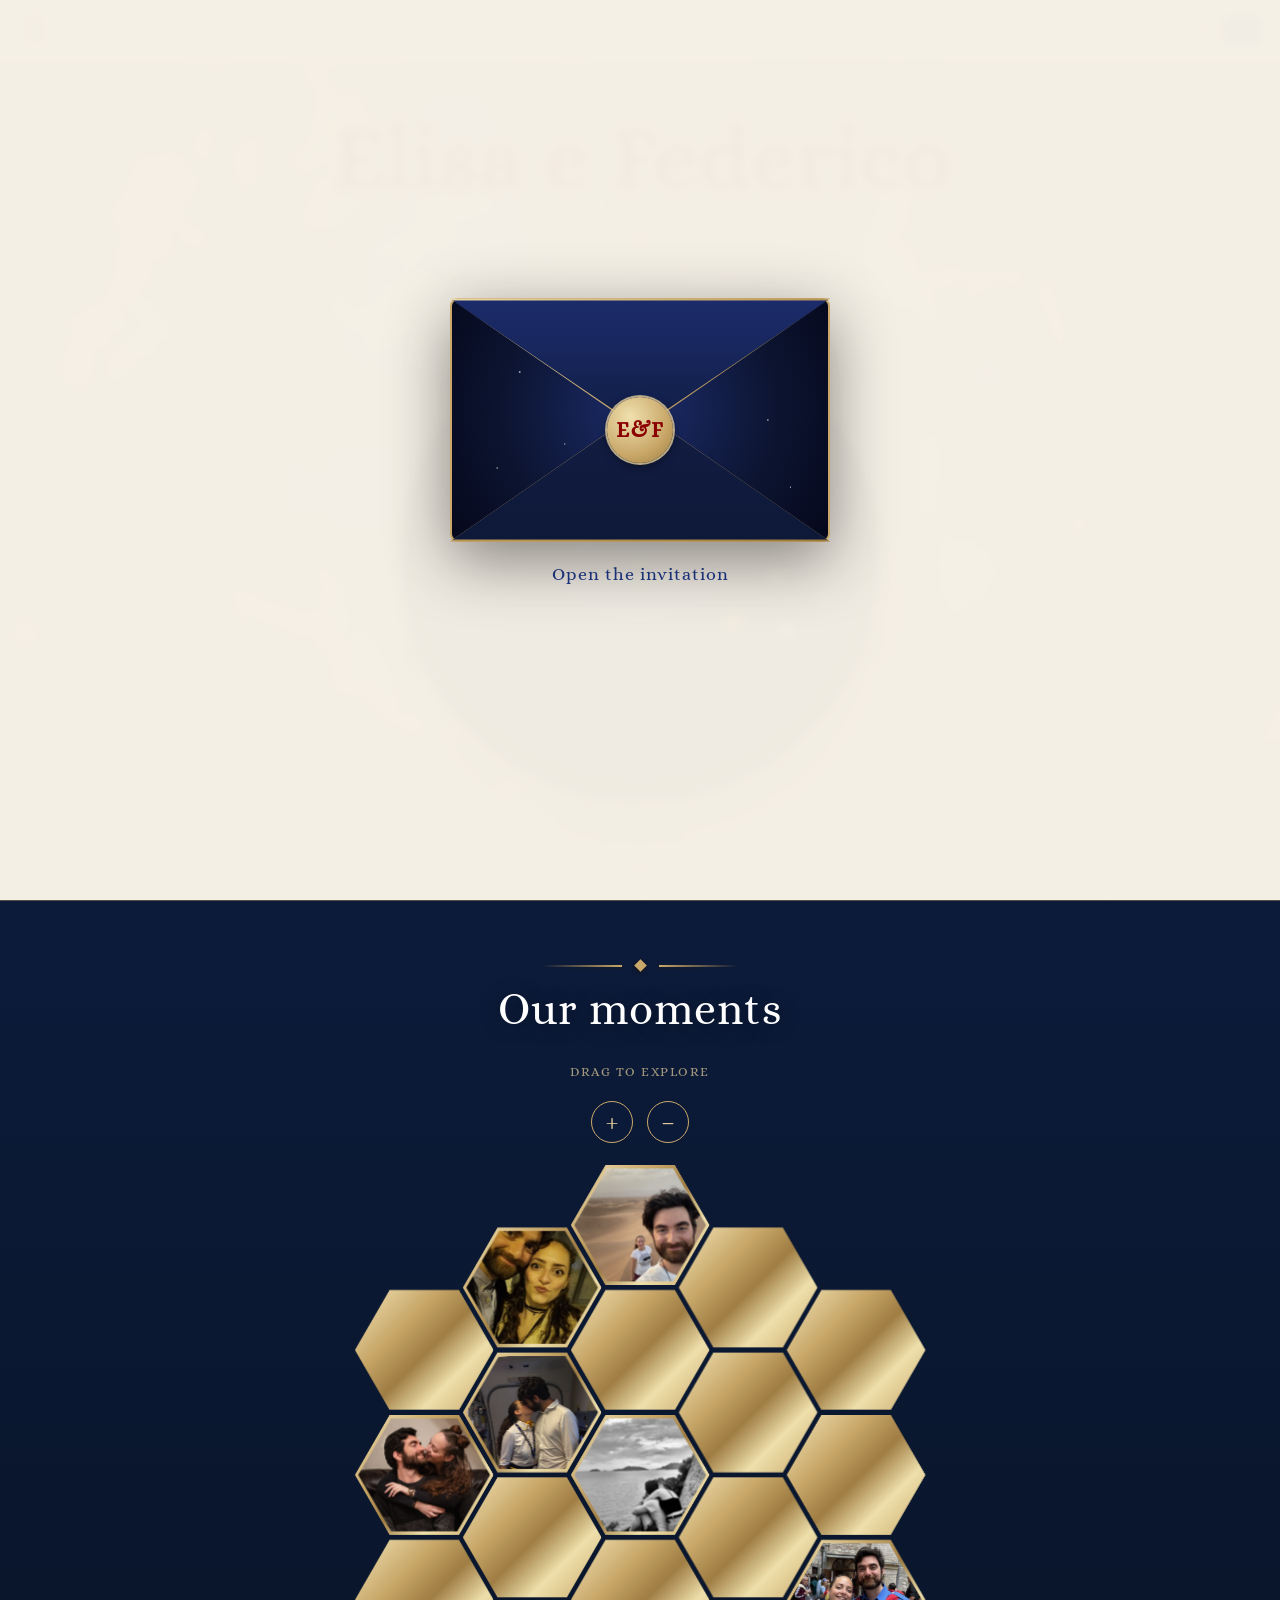
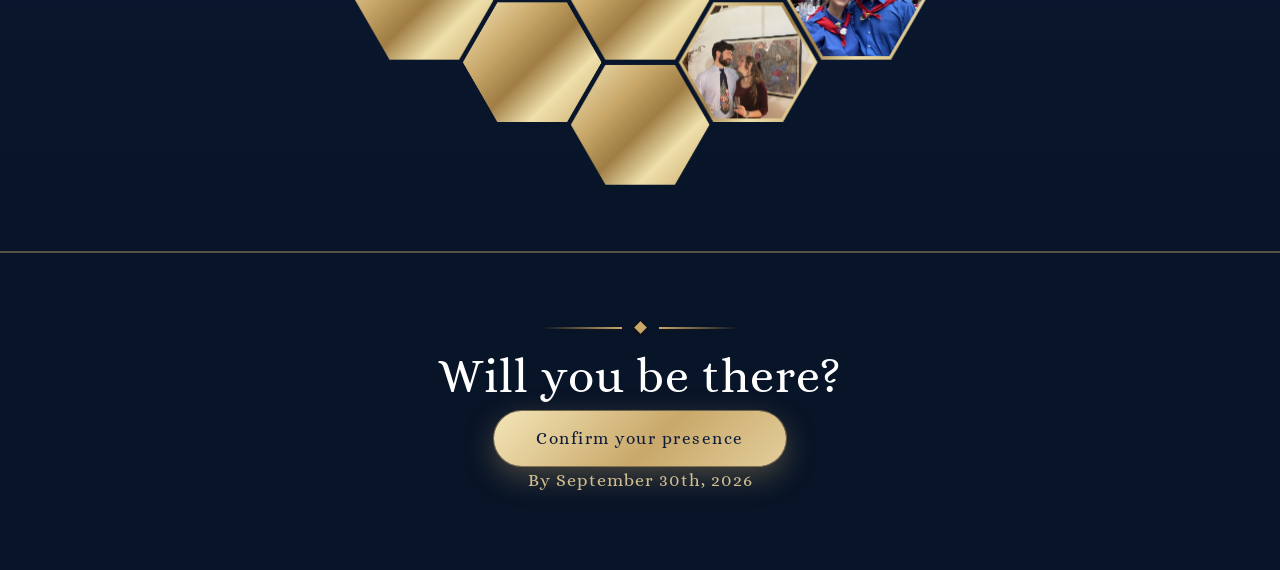
==== commit 13903b15: "patch" ====
--- a/index.html
+++ b/index.html
@@ -297,6 +297,20 @@
   localStorage.setItem('envelopeShown', 'true');
 }
 
+let scrollHintDone = false;
+function hintScroll() {
+  if (scrollHintDone) return;
+  scrollHintDone = true;
+  if (window.scrollY > 4) return;
+  const seq = [78, 0, 42, 0];
+  let i = 0;
+  (function next() {
+    if (i >= seq.length) return;
+    window.scrollTo({ top: seq[i++], behavior: 'smooth' });
+    setTimeout(next, 540);
+  })();
+}
+
 if (checkFirstVisit()) {
   envelopePopup.classList.remove('envelope-hidden');
 
@@ -313,10 +327,12 @@
   closeInvitation.addEventListener('click', () => {
     invitationPopup.classList.add('invitation-hidden');
     markAsVisited();
+    setTimeout(hintScroll, 700);
   });
 } else {
   envelopePopup.classList.add('envelope-hidden');
   invitationPopup.classList.add('invitation-hidden');
+  setTimeout(hintScroll, 1100);
 }
 
 function revealBody() {
--- a/styles.css
+++ b/styles.css
@@ -48,12 +48,13 @@
   justify-content: center;
   gap: 14px;
   margin: 4px auto 0;
+  filter: drop-shadow(0 1px 1.5px rgba(50, 32, 8, 0.45));
 }
 
 .celestial-divider::before,
 .celestial-divider::after {
   content: '';
-  height: 1px;
+  height: 2px;
   width: clamp(40px, 12vw, 80px);
   background: linear-gradient(90deg, transparent, var(--gold));
 }
@@ -64,11 +65,11 @@
 
 .celestial-divider i {
   display: block;
-  width: 7px;
-  height: 7px;
+  width: 9px;
+  height: 9px;
   background: var(--gold);
   transform: rotate(45deg);
-  box-shadow: 0 0 8px rgba(201, 168, 106, 0.6);
+  box-shadow: 0 1px 3px rgba(0, 0, 0, 0.4);
 }
 
 .ribbon {
@@ -775,19 +776,22 @@
 
 .scroll-cue-text{
   font-family: var(--font-body);
-  font-size: 13px;
+  font-size: 18px;
+  font-weight: 700;
   letter-spacing: 2px;
   text-transform: uppercase;
   color: var(--navy);
-  opacity: 0.85;
+  opacity: 1;
+  text-shadow: 0 0 12px rgba(245, 240, 230, 0.95), 0 1px 2px rgba(0, 0, 0, 0.18);
 }
 
 .scroll-cue-arrow{
-  width: 14px;
-  height: 14px;
-  border-right: 2px solid var(--gold);
-  border-bottom: 2px solid var(--gold);
+  width: 18px;
+  height: 18px;
+  border-right: 3px solid var(--gold);
+  border-bottom: 3px solid var(--gold);
   transform: rotate(45deg);
+  filter: drop-shadow(0 1px 2px rgba(0, 0, 0, 0.35));
 }
 
 @keyframes cue-bob{
@@ -799,19 +803,22 @@
   font-family: var(--font-body);
 
   font-size: clamp(24px, calc(9.5vw - 6px), 88px);
-  font-weight: 500;
+  font-weight: 700;
   letter-spacing: 1px;
   line-height: 1.05;
   color: var(--bordeaux);
   white-space: nowrap;
+  text-shadow: 0 0 18px rgba(245, 240, 230, 0.92), 0 1px 3px rgba(0, 0, 0, 0.18);
 }
 
 .date{
   font-size: 22px;
+  font-weight: 700;
   color: var(--navy);
   letter-spacing: 3px;
   text-transform: uppercase;
   margin-bottom: 6px;
+  text-shadow: 0 0 14px rgba(245, 240, 230, 0.92), 0 1px 2px rgba(0, 0, 0, 0.15);
 }
 
 .cta-label{
@@ -973,17 +980,21 @@
 .page-title {
   font-family: var(--font-display);
   font-size: clamp(44px, 7vw, 66px);
-  font-weight: 500;
+  font-weight: 700;
   letter-spacing: 0.5px;
   color: var(--bordeaux);
+  margin-top: 0;
   margin-bottom: 14px;
+  text-shadow: 0 0 18px rgba(245, 240, 230, 0.92), 0 1px 3px rgba(0, 0, 0, 0.18);
 }
 
 .subtitle {
   font-size: 20px;
+  font-weight: 700;
   color: var(--navy);
   letter-spacing: 0.5px;
   margin-bottom: 30px;
+  text-shadow: 0 0 14px rgba(245, 240, 230, 0.92), 0 1px 2px rgba(0, 0, 0, 0.15);
 }
 
 .gift-intro {
@@ -1201,10 +1212,10 @@
     bottom: 16px;
   }
   .scroll-cue-text {
-    font-size: 12px;
+    font-size: 16px;
   }
   .container {
-    padding: 18px 15px 30px;
+    padding: 24px 15px 30px;
   }
   .map {
     height: 300px;
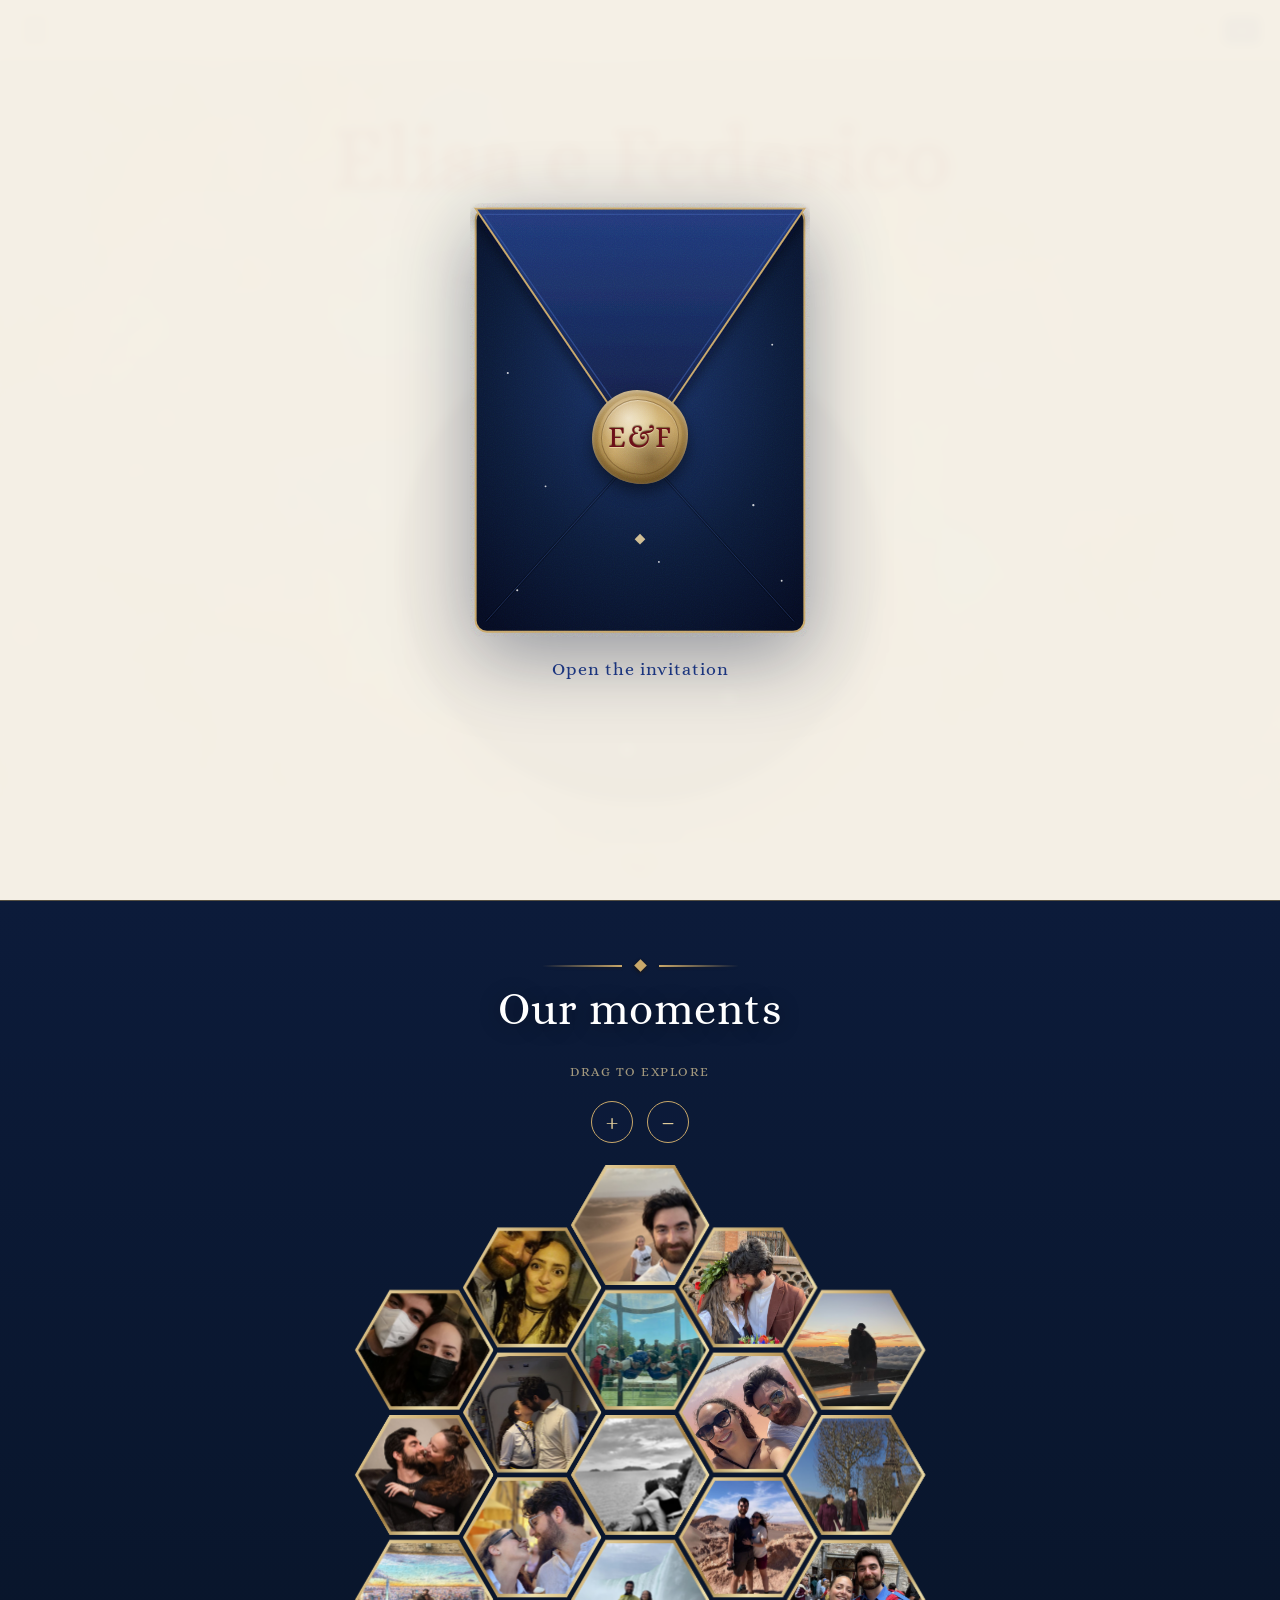
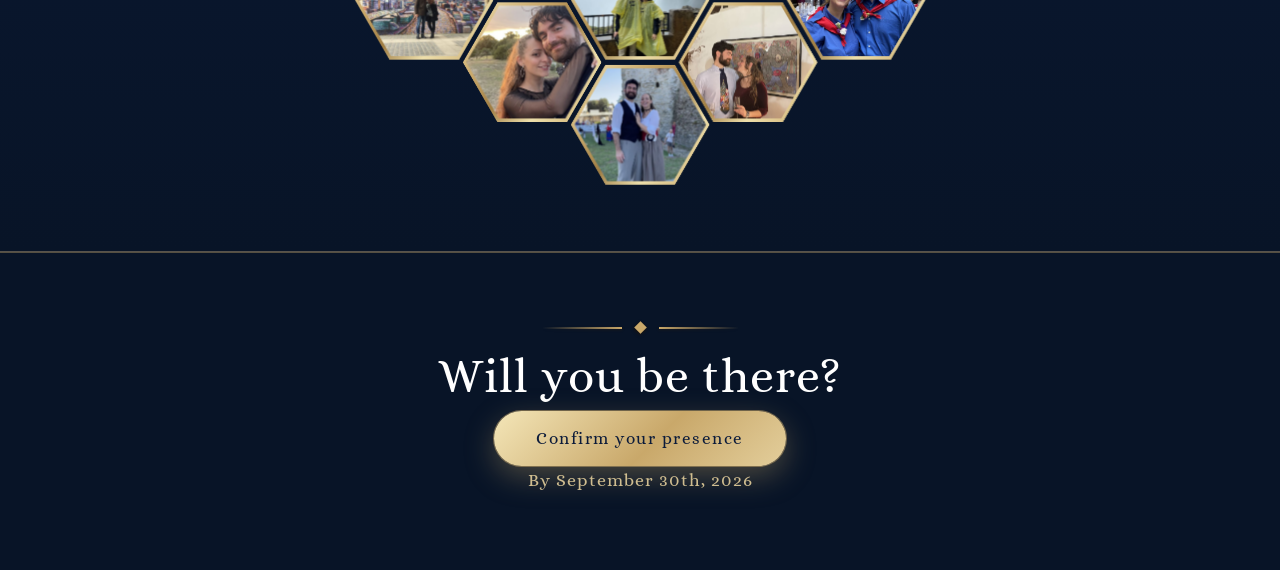
==== commit 4b517013: "patch" ====
--- a/index.html
+++ b/index.html
@@ -12,11 +12,51 @@
 
 <div id="envelope-popup" class="envelope-overlay envelope-hidden">
   <div class="envelope-container" id="envelope-container">
-    <div class="rect-envelope">
-      <div class="env-body"><div class="env-stars"></div></div>
-      <div class="env-pocket"></div>
-      <div class="env-flap"></div>
-      <div class="env-seal">E&amp;F</div>
+    <div class="mat-env">
+      <svg viewBox="0 0 360 460" xmlns="http://www.w3.org/2000/svg" class="mat-env-svg">
+        <defs>
+          <radialGradient id="matBody" cx="50%" cy="38%" r="75%">
+            <stop offset="0" stop-color="#1b356f"/>
+            <stop offset="0.6" stop-color="#0c1b3a"/>
+            <stop offset="1" stop-color="#060c22"/>
+          </radialGradient>
+          <linearGradient id="matFlap" x1="0" y1="0" x2="0" y2="1">
+            <stop offset="0" stop-color="#213a7e"/>
+            <stop offset="1" stop-color="#0e1b3f"/>
+          </linearGradient>
+          <linearGradient id="matGoldline" x1="0" y1="0" x2="1" y2="0">
+            <stop offset="0" stop-color="#8a6c36"/>
+            <stop offset="0.5" stop-color="#E3CE9B"/>
+            <stop offset="1" stop-color="#8a6c36"/>
+          </linearGradient>
+          <filter id="matFlapShadow" x="-30%" y="-30%" width="160%" height="180%">
+            <feDropShadow dx="0" dy="7" stdDeviation="7" flood-color="#03060f" flood-opacity="0.55"/>
+          </filter>
+        </defs>
+        <rect x="6" y="6" width="348" height="448" rx="12" fill="url(#matBody)" stroke="#C9A86A" stroke-width="2"/>
+        <g fill="#fff" opacity="0.8">
+          <circle cx="60" cy="60" r="1.3"/><circle cx="120" cy="40" r="1"/><circle cx="300" cy="70" r="1.2"/>
+          <circle cx="320" cy="150" r="1"/><circle cx="40" cy="180" r="1.1"/><circle cx="80" cy="300" r="1"/>
+          <circle cx="300" cy="320" r="1.2"/><circle cx="330" cy="400" r="1"/><circle cx="50" cy="410" r="1.1"/>
+          <circle cx="150" cy="90" r="0.9"/><circle cx="250" cy="110" r="0.9"/><circle cx="200" cy="380" r="1"/>
+        </g>
+        <line x1="17" y1="443" x2="180" y2="262" stroke="#000" stroke-width="3" opacity="0.28"/>
+        <line x1="343" y1="443" x2="180" y2="262" stroke="#000" stroke-width="3" opacity="0.28"/>
+        <line x1="17" y1="443" x2="180" y2="262" stroke="#2a4488" stroke-width="1" opacity="0.55"/>
+        <line x1="343" y1="443" x2="180" y2="262" stroke="#2a4488" stroke-width="1" opacity="0.55"/>
+        <path d="M6 6 L354 6 L180 262 Z" fill="url(#matFlap)" stroke="#C9A86A" stroke-width="2" filter="url(#matFlapShadow)"/>
+        <path d="M14 12 L346 12 L180 250 Z" fill="none" stroke="#3a5aa8" stroke-width="1.4" opacity="0.6"/>
+        <g opacity="0.9">
+          <line x1="138" y1="356" x2="170" y2="356" stroke="url(#matGoldline)" stroke-width="1.6" stroke-linecap="round"/>
+          <line x1="190" y1="356" x2="222" y2="356" stroke="url(#matGoldline)" stroke-width="1.6" stroke-linecap="round"/>
+          <rect x="176" y="352" width="8" height="8" fill="#E3CE9B" transform="rotate(45 180 356)"/>
+        </g>
+      </svg>
+      <div class="mat-grain"></div>
+      <div class="mat-seal">
+        <div class="mat-ring"></div>
+        <div class="mat-mono">E&amp;F</div>
+      </div>
     </div>
     <p class="envelope-text">Apri l'invito</p>
   </div>
@@ -171,7 +211,11 @@
     const url = 'images/' + page + '_background.' + exts[i++];
     const img = new Image();
     img.onload = function () {
-      document.body.style.background = 'linear-gradient(rgba(245,240,230,0.72), rgba(245,240,230,0.72)), url("' + url + '") center center / cover fixed no-repeat';
+      const bg = document.createElement('div');
+      bg.className = 'page-bg';
+      bg.style.backgroundImage = 'linear-gradient(rgba(245,240,230,0.72), rgba(245,240,230,0.72)), url("' + url + '")';
+      document.body.insertBefore(bg, document.body.firstChild);
+      document.body.style.background = 'transparent';
     };
     img.onerror = tryNext;
     img.src = url;
--- a/styles.css
+++ b/styles.css
@@ -17,6 +17,7 @@
   --hex-flat:polygon(0% 50%, 25% 0%, 75% 0%, 100% 50%, 75% 100%, 25% 100%);
   --font-display:"Alice",serif;
   --font-body:"Alice",serif;
+  --bg-saturation:1.5;
 }
 
 * {
@@ -123,116 +124,103 @@
   animation: float 3s ease-in-out infinite;
 }
 
-.rect-envelope {
+.mat-env {
   position: relative;
-  width: min(380px, 86vw);
-  height: calc(min(380px, 86vw) * 0.64);
+  width: min(340px, 84vw);
+  aspect-ratio: 360 / 460;
   margin: 0 auto;
-  transform-style: preserve-3d;
-  transition: transform 0.7s ease, opacity 0.7s ease;
-  filter: drop-shadow(0 18px 32px rgba(0, 0, 0, 0.45));
-}
-
-.env-body {
+  border-radius: 12px;
+  filter: drop-shadow(0 22px 40px rgba(12, 27, 58, 0.42));
+  transition: transform 0.7s cubic-bezier(0.5, 0.1, 0.2, 1), opacity 0.7s ease;
+}
+
+.mat-env-svg {
   position: absolute;
   inset: 0;
-  border-radius: 8px;
-  background: radial-gradient(circle at 50% 45%, #1c2c6b 0%, #0c1430 60%, #05081c 100%);
-  border: 2px solid var(--gold);
+  width: 100%;
+  height: 100%;
+  display: block;
+}
+
+.mat-grain {
+  position: absolute;
+  inset: 0;
+  pointer-events: none;
+  opacity: 0.55;
+  mix-blend-mode: soft-light;
+  border-radius: 12px;
   overflow: hidden;
-}
-
-.env-stars {
-  position: absolute;
-  inset: 0;
-  opacity: 0.85;
-  animation: twinkle 5s ease-in-out infinite;
-  background-image:
-    radial-gradient(1.4px 1.4px at 18% 30%, #fff, transparent),
-    radial-gradient(1px 1px at 70% 22%, #fff, transparent),
-    radial-gradient(1.2px 1.2px at 84% 50%, #fff, transparent),
-    radial-gradient(1px 1px at 30% 60%, #fff, transparent),
-    radial-gradient(1.3px 1.3px at 50% 80%, #fff, transparent),
-    radial-gradient(1px 1px at 62% 68%, #fff, transparent),
-    radial-gradient(1.1px 1.1px at 12% 70%, #fff, transparent),
-    radial-gradient(1px 1px at 90% 78%, #fff, transparent),
-    radial-gradient(1.2px 1.2px at 40% 38%, #fff, transparent),
-    radial-gradient(1px 1px at 78% 88%, #fff, transparent);
-}
-
-.env-pocket {
-  position: absolute;
-  inset: 0;
-  z-index: 2;
-  clip-path: polygon(0 100%, 100% 100%, 50% 46%);
-  background: linear-gradient(135deg, #C9A86A, #9c7b3e);
-}
-
-.env-pocket::before {
-  content: '';
-  position: absolute;
-  inset: 2px;
-  clip-path: polygon(0 100%, 100% 100%, 50% 46%);
-  background: linear-gradient(180deg, #16224e, #0e1838);
-}
-
-.env-flap {
-  position: absolute;
-  top: 0;
-  left: 0;
-  width: 100%;
-  height: 54%;
-  z-index: 4;
-  clip-path: polygon(0 0, 100% 0, 50% 100%);
-  background: linear-gradient(135deg, #E9D9A8, #C9A86A 55%, #9c7b3e);
-  transform-origin: top center;
-  transform: rotateX(0deg);
-  transition: transform 0.9s cubic-bezier(0.5, 0.1, 0.2, 1);
-}
-
-.env-flap::before {
-  content: '';
-  position: absolute;
-  inset: 2px;
-  clip-path: polygon(0 0, 100% 0, 50% 100%);
-  background: linear-gradient(180deg, #1c2c6b, #101d44);
-}
-
-.env-seal {
-  position: absolute;
+  background-image: url("data:image/svg+xml,%3Csvg xmlns='http://www.w3.org/2000/svg' width='140' height='140'%3E%3Cfilter id='n'%3E%3CfeTurbulence type='fractalNoise' baseFrequency='0.9' numOctaves='3' stitchTiles='stitch'/%3E%3CfeColorMatrix type='matrix' values='1 0 0 0 0 0 1 0 0 0 0 0 1 0 0 0 0 0 0.5 0'/%3E%3C/filter%3E%3Crect width='140' height='140' filter='url(%23n)'/%3E%3C/svg%3E");
+}
+
+.mat-seal {
+  position: absolute;
+  left: 50%;
   top: 54%;
-  left: 50%;
   transform: translate(-50%, -50%);
-  z-index: 6;
-  transition: box-shadow 0.6s ease, opacity 0.4s ease;
-  width: 66px;
-  height: 66px;
-  border-radius: 50%;
+  width: 96px;
+  height: 94px;
+  border-radius: 47% 53% 48% 52% / 52% 47% 53% 48%;
   display: flex;
   align-items: center;
   justify-content: center;
-  background: radial-gradient(circle at 35% 30%, #F0E0AE, #C9A86A 60%, #9c7b3e);
-  color: var(--bordeaux);
+  background:
+    radial-gradient(circle at 38% 30%, rgba(255,255,255,0.55) 0%, rgba(255,255,255,0) 34%),
+    radial-gradient(circle at 62% 74%, rgba(80,52,16,0.55) 0%, rgba(80,52,16,0) 42%),
+    radial-gradient(circle at 50% 45%, #EAD79E 0%, #C9A86A 46%, #a8843f 78%, #7d602f 100%);
+  box-shadow:
+    inset 0 2px 5px rgba(255,255,255,0.5),
+    inset 0 -6px 12px rgba(70,45,12,0.7),
+    inset 0 0 0 6px rgba(150,116,55,0.25),
+    0 8px 16px rgba(0,0,0,0.45);
+  overflow: hidden;
+  animation: sealglow 3.6s ease-in-out infinite;
+  transition: opacity 0.4s ease, transform 0.5s ease;
+}
+
+@keyframes sealglow {
+  0%, 100% { filter: drop-shadow(0 0 10px rgba(201,168,106,0.25)); }
+  50% { filter: drop-shadow(0 0 22px rgba(232,206,140,0.6)); }
+}
+
+.mat-seal::before {
+  content: "";
+  position: absolute;
+  inset: 0;
+  pointer-events: none;
+  opacity: 0.5;
+  mix-blend-mode: soft-light;
+  background-image: url("data:image/svg+xml,%3Csvg xmlns='http://www.w3.org/2000/svg' width='90' height='90'%3E%3Cfilter id='w'%3E%3CfeTurbulence type='fractalNoise' baseFrequency='1.1' numOctaves='2'/%3E%3CfeColorMatrix type='matrix' values='1 0 0 0 0 0 1 0 0 0 0 0 1 0 0 0 0 0 0.6 0'/%3E%3C/filter%3E%3Crect width='90' height='90' filter='url(%23w)'/%3E%3C/svg%3E");
+}
+
+.mat-ring {
+  position: absolute;
+  inset: 9px;
+  border-radius: inherit;
+  border: 1px solid rgba(90,60,20,0.4);
+  box-shadow: inset 0 1px 1px rgba(255,255,255,0.35);
+}
+
+.mat-mono {
+  position: relative;
+  z-index: 2;
   font-family: var(--font-display);
-  font-weight: 600;
-  font-size: 22px;
+  font-size: 30px;
   letter-spacing: 1px;
-  box-shadow: 0 0 0 2px rgba(227, 206, 155, 0.8), 0 4px 10px rgba(0, 0, 0, 0.4);
-}
-
-.envelope-container.opening .env-flap {
-  transform: rotateX(-170deg);
-}
-
-.envelope-container.opening .rect-envelope {
-  transform: translateY(-10px) scale(0.96);
+  color: #6d1018;
+  text-shadow: 0 1px 0 rgba(255,238,190,0.55), 0 -1px 1px rgba(60,38,10,0.6);
+}
+
+.envelope-container.opening .mat-env {
+  transform: translateY(-16px) scale(0.94);
   opacity: 0;
-  transition-delay: 0.45s;
-}
-
-.envelope-container.opening .env-seal {
-  box-shadow: 0 0 0 2px rgba(227, 206, 155, 0.9), 0 0 24px rgba(232, 197, 71, 0.9);
-  opacity: 0;
+  transition-delay: 0.15s;
+}
+
+.envelope-container.opening .mat-seal {
+  animation: none;
+  filter: drop-shadow(0 0 30px rgba(240,220,150,0.95));
+  transform: translate(-50%, -50%) scale(1.12);
 }
 
 .envelope-container.opening .envelope-text {
@@ -387,10 +375,12 @@
   .envelope-text {
     font-size: 15px;
   }
-  .env-seal {
-    width: 56px;
-    height: 56px;
-    font-size: 19px;
+  .mat-seal {
+    width: 82px;
+    height: 80px;
+  }
+  .mat-mono {
+    font-size: 26px;
   }
 }
 
@@ -782,7 +772,7 @@
   text-transform: uppercase;
   color: var(--navy);
   opacity: 1;
-  text-shadow: 0 0 12px rgba(245, 240, 230, 0.95), 0 1px 2px rgba(0, 0, 0, 0.18);
+  text-shadow: 0 0 6px rgba(245, 240, 230, 0.6), 0 1px 2px rgba(0, 0, 0, 0.18);
 }
 
 .scroll-cue-arrow{
@@ -808,7 +798,7 @@
   line-height: 1.05;
   color: var(--bordeaux);
   white-space: nowrap;
-  text-shadow: 0 0 18px rgba(245, 240, 230, 0.92), 0 1px 3px rgba(0, 0, 0, 0.18);
+  text-shadow: 0 0 7px rgba(245, 240, 230, 0.55), 0 1px 2px rgba(0, 0, 0, 0.18);
 }
 
 .date{
@@ -818,7 +808,7 @@
   letter-spacing: 3px;
   text-transform: uppercase;
   margin-bottom: 6px;
-  text-shadow: 0 0 14px rgba(245, 240, 230, 0.92), 0 1px 2px rgba(0, 0, 0, 0.15);
+  text-shadow: 0 0 6px rgba(245, 240, 230, 0.55), 0 1px 2px rgba(0, 0, 0, 0.15);
 }
 
 .cta-label{
@@ -985,7 +975,7 @@
   color: var(--bordeaux);
   margin-top: 0;
   margin-bottom: 14px;
-  text-shadow: 0 0 18px rgba(245, 240, 230, 0.92), 0 1px 3px rgba(0, 0, 0, 0.18);
+  text-shadow: 0 0 7px rgba(245, 240, 230, 0.55), 0 1px 2px rgba(0, 0, 0, 0.18);
 }
 
 .subtitle {
@@ -994,7 +984,7 @@
   color: var(--navy);
   letter-spacing: 0.5px;
   margin-bottom: 30px;
-  text-shadow: 0 0 14px rgba(245, 240, 230, 0.92), 0 1px 2px rgba(0, 0, 0, 0.15);
+  text-shadow: 0 0 6px rgba(245, 240, 230, 0.55), 0 1px 2px rgba(0, 0, 0, 0.15);
 }
 
 .gift-intro {
@@ -1259,6 +1249,17 @@
   background-color: #081427;
 }
 
+.page-bg {
+  position: fixed;
+  inset: 0;
+  z-index: -1;
+  background-position: center center;
+  background-size: cover;
+  background-repeat: no-repeat;
+  filter: saturate(var(--bg-saturation));
+  pointer-events: none;
+}
+
 body.loaded {
   opacity: 1;
   transition: opacity 0.6s ease;
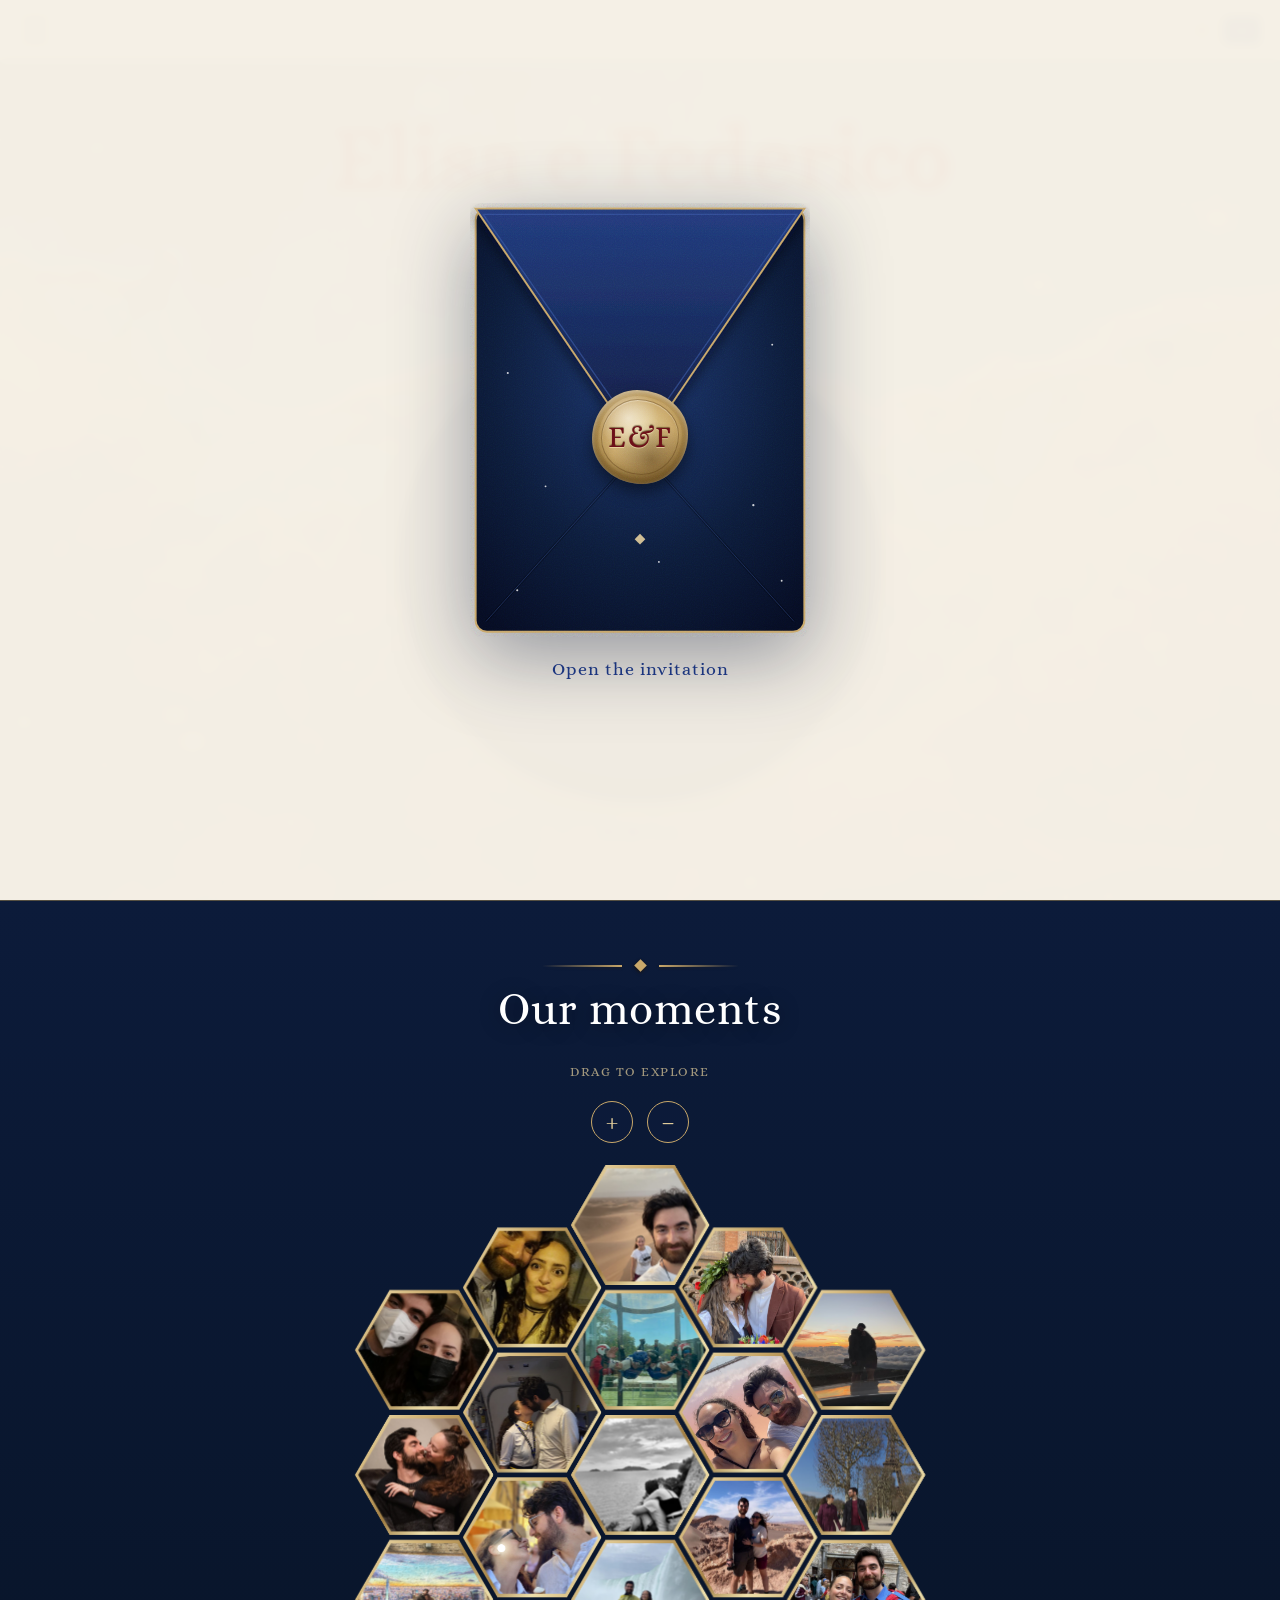
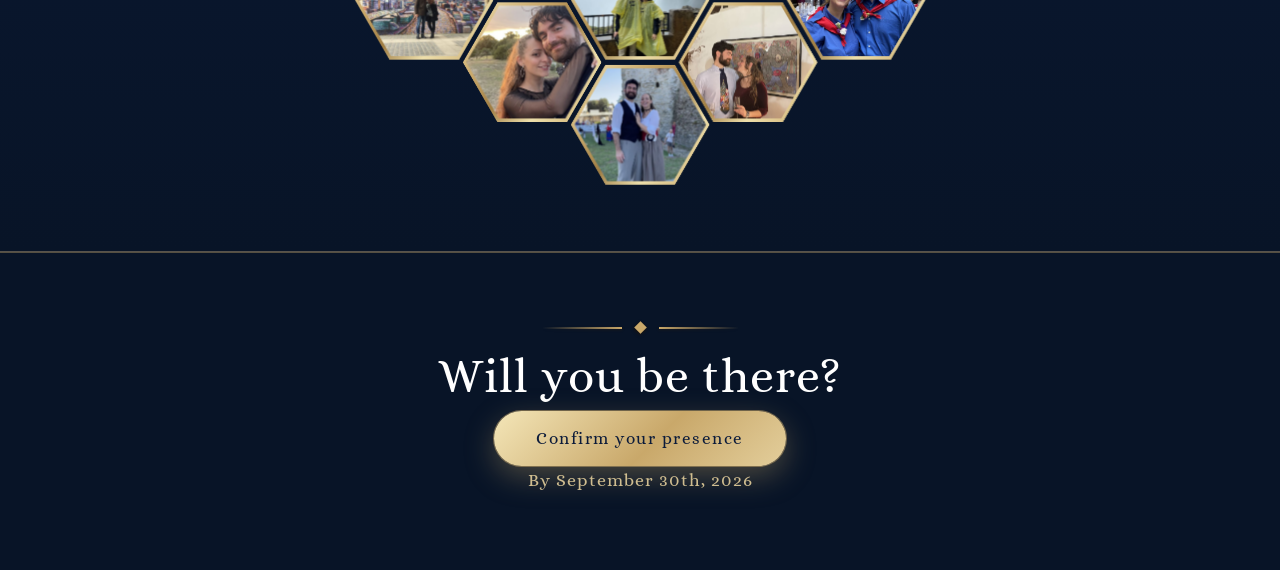
==== commit ae03700b: "patch" ====
--- a/index.html
+++ b/index.html
@@ -213,7 +213,7 @@
     img.onload = function () {
       const bg = document.createElement('div');
       bg.className = 'page-bg';
-      bg.style.backgroundImage = 'linear-gradient(rgba(245,240,230,0.72), rgba(245,240,230,0.72)), url("' + url + '")';
+      bg.style.backgroundImage = 'linear-gradient(rgba(245,240,230,0.6), rgba(245,240,230,0.6)), url("' + url + '")';
       document.body.insertBefore(bg, document.body.firstChild);
       document.body.style.background = 'transparent';
     };
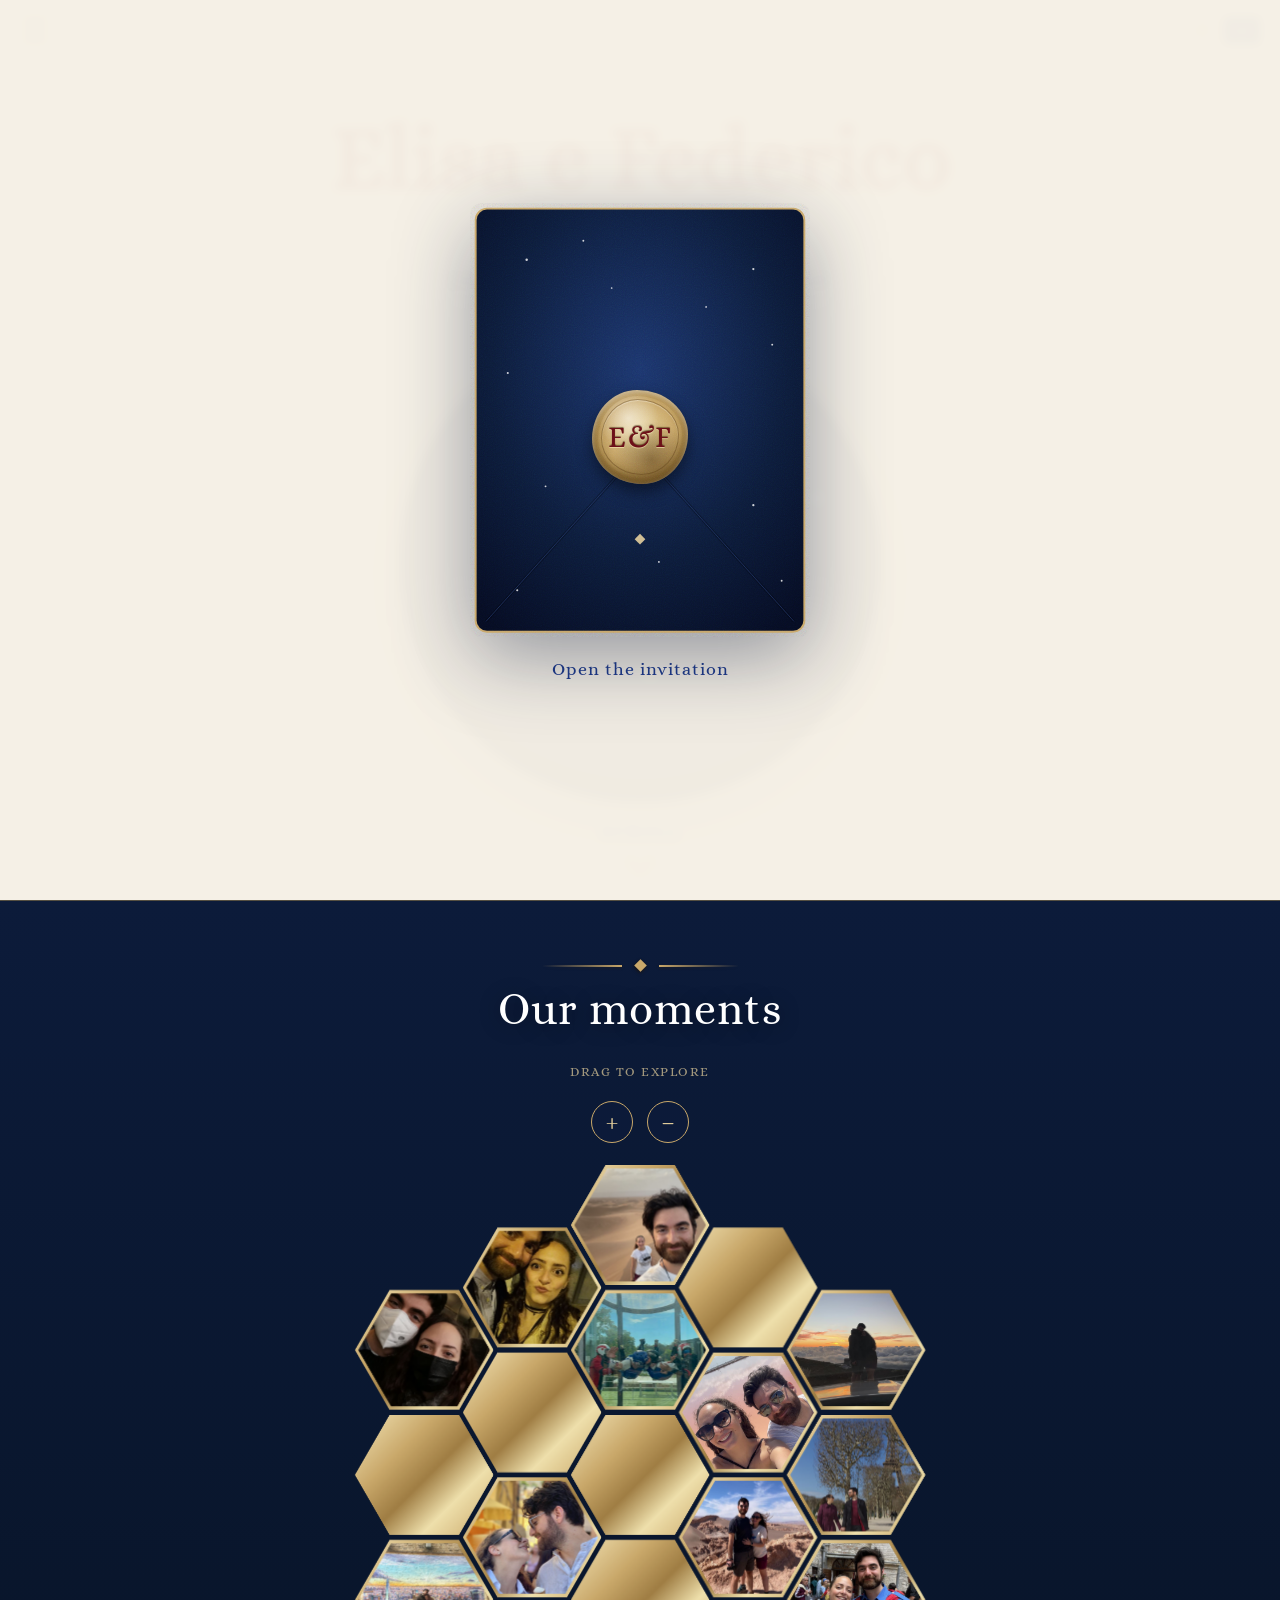
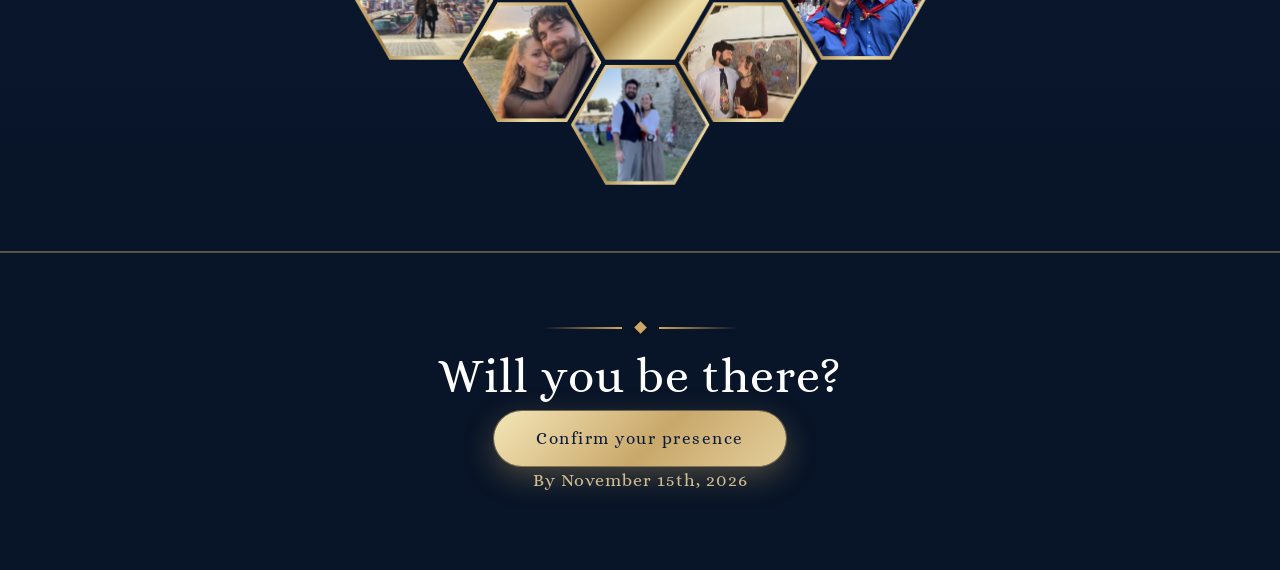
==== commit 0c7d72c1: "Update index.html" ====
--- a/index.html
+++ b/index.html
@@ -1,3 +1,4 @@
+
 <!DOCTYPE html>
 <html lang="it">
 <head>
@@ -44,8 +45,6 @@
         <line x1="343" y1="443" x2="180" y2="262" stroke="#000" stroke-width="3" opacity="0.28"/>
         <line x1="17" y1="443" x2="180" y2="262" stroke="#2a4488" stroke-width="1" opacity="0.55"/>
         <line x1="343" y1="443" x2="180" y2="262" stroke="#2a4488" stroke-width="1" opacity="0.55"/>
-        <path d="M6 6 L354 6 L180 262 Z" fill="url(#matFlap)" stroke="#C9A86A" stroke-width="2" filter="url(#matFlapShadow)"/>
-        <path d="M14 12 L346 12 L180 250 Z" fill="none" stroke="#3a5aa8" stroke-width="1.4" opacity="0.6"/>
         <g opacity="0.9">
           <line x1="138" y1="356" x2="170" y2="356" stroke="url(#matGoldline)" stroke-width="1.6" stroke-linecap="round"/>
           <line x1="190" y1="356" x2="222" y2="356" stroke="url(#matGoldline)" stroke-width="1.6" stroke-linecap="round"/>
@@ -53,9 +52,12 @@
         </g>
       </svg>
       <div class="mat-grain"></div>
-      <div class="mat-seal">
-        <div class="mat-ring"></div>
-        <div class="mat-mono">E&amp;F</div>
+      <div class="mat-lid">
+        <div class="mat-flap"></div>
+        <div class="mat-seal">
+          <div class="mat-ring"></div>
+          <div class="mat-mono">E&amp;F</div>
+        </div>
       </div>
     </div>
     <p class="envelope-text">Apri l'invito</p>
@@ -196,7 +198,7 @@
   <div class="celestial-divider"><i></i></div>
   <h2 class="rsvp-cta-title" id="rsvp-cta-title">Ci sarai?</h2>
   <a href="rsvp.html" class="btn btn-rsvp" id="cta-button">Conferma la tua presenza</a>
-  <p class="rsvp-deadline" id="rsvp-deadline">Entro il 30 settembre 2026</p>
+  <p class="rsvp-deadline" id="rsvp-deadline">Entro il 15 novembre 2026</p>
 </section>
 </main>
 
@@ -238,7 +240,7 @@
     galleryTitle: "I nostri momenti",
     galleryHint: "Trascina per esplorare",
     rsvpCtaTitle: "Ci sarai?",
-    rsvpDeadline: "Entro il 30 settembre 2026",
+    rsvpDeadline: "Entro il 15 novembre 2026",
     invitationText: "Ti invitiamo al nostro matrimonio",
     invitationNames: "Elisa e Federico",
     invitationDate: "2 gennaio 2027 - ore 12:00",
@@ -256,7 +258,7 @@
     galleryTitle: "Our moments",
     galleryHint: "Drag to explore",
     rsvpCtaTitle: "Will you be there?",
-    rsvpDeadline: "By September 30th, 2026",
+    rsvpDeadline: "By November 15th, 2026",
     invitationText: "We invite you to our wedding",
     invitationNames: "Elisa & Federico",
     invitationDate: "January 2nd, 2027 - 12:00 pm",
@@ -365,7 +367,7 @@
     setTimeout(() => {
       envelopePopup.classList.add('envelope-hidden');
       invitationPopup.classList.remove('invitation-hidden');
-    }, 900);
+    }, 1100);
   });
 
   closeInvitation.addEventListener('click', () => {
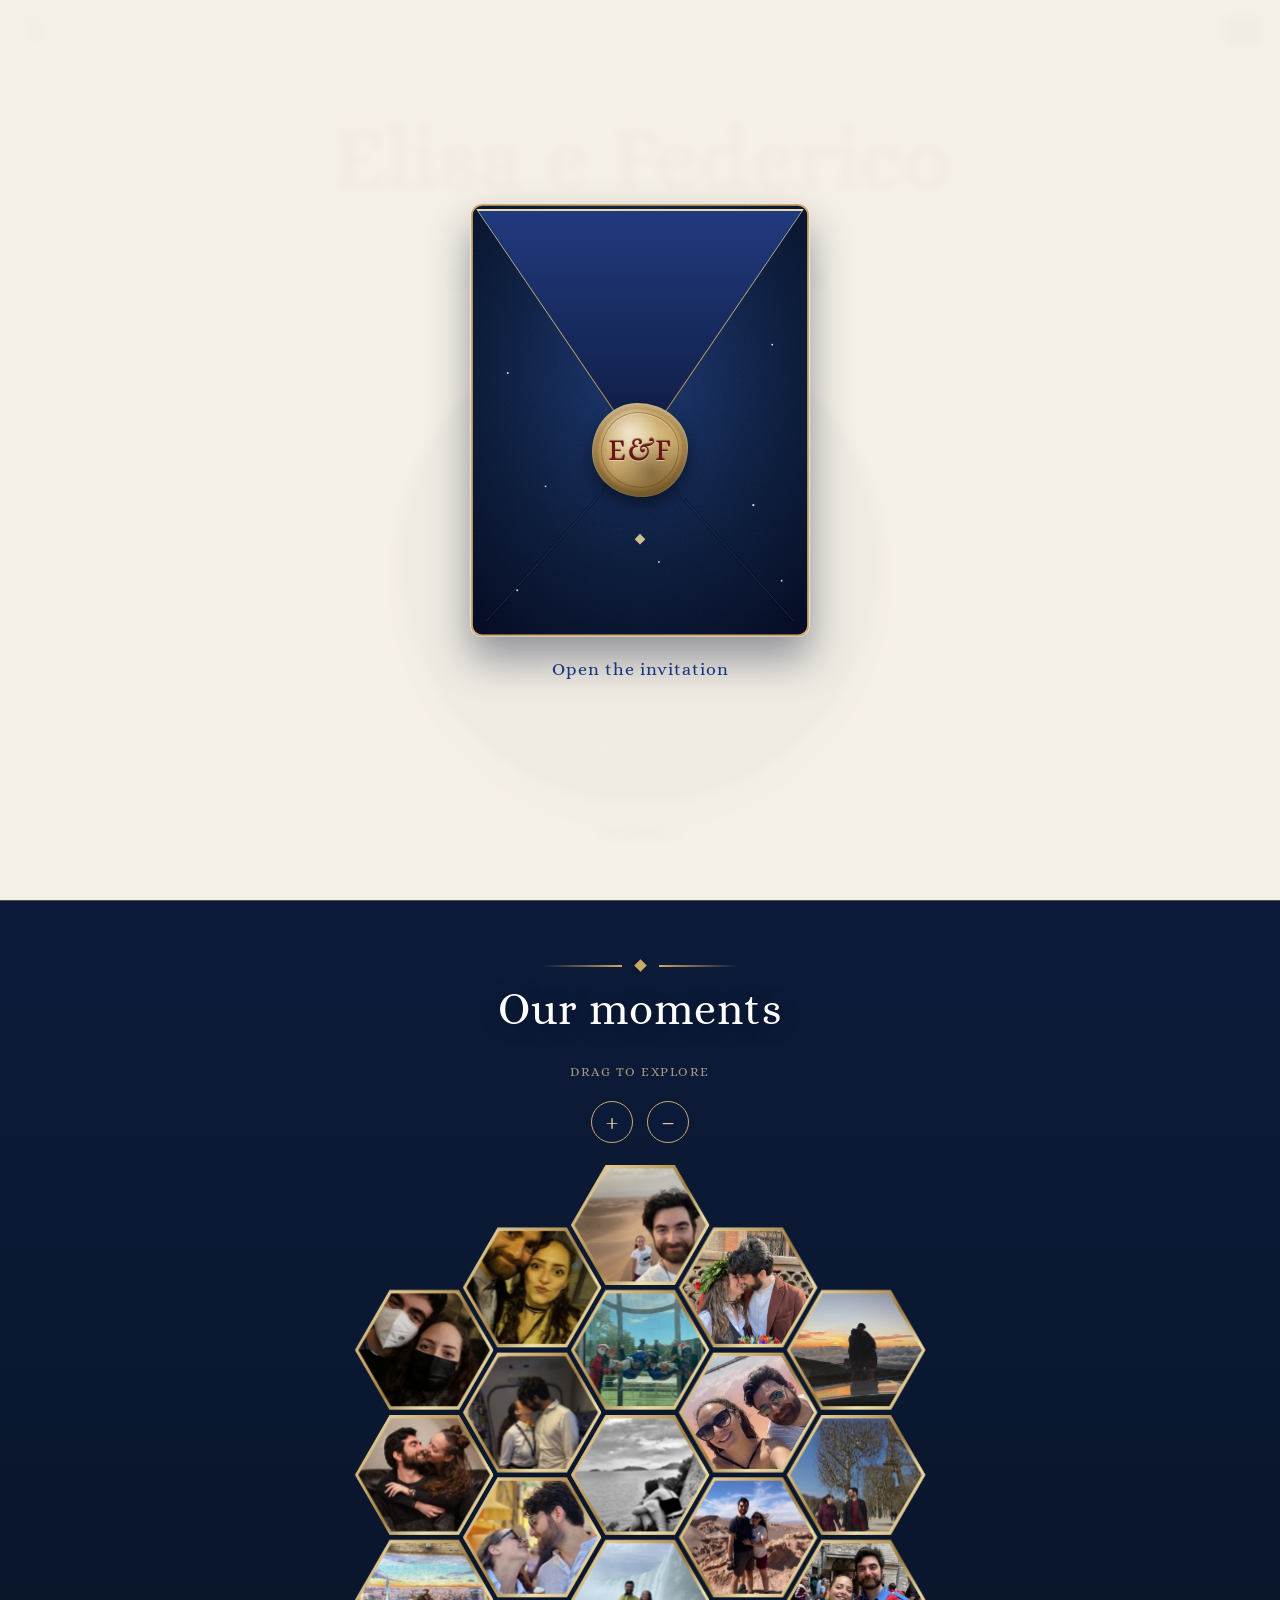
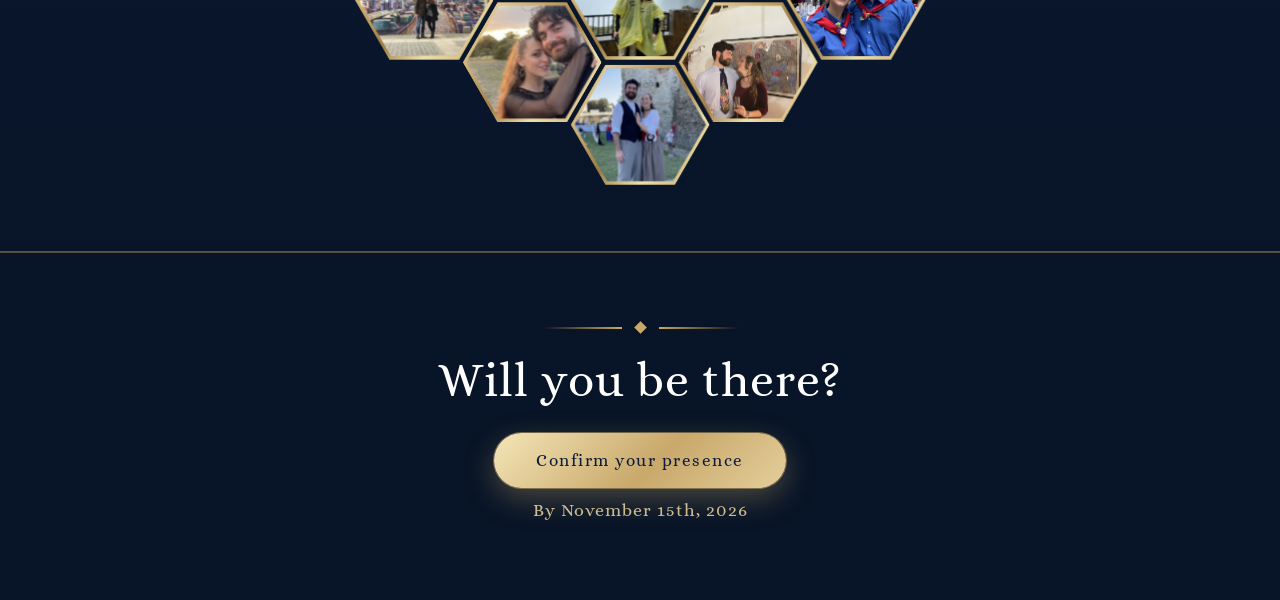
==== commit 2eb33bea: "Update index.html" ====
--- a/index.html
+++ b/index.html
@@ -1,4 +1,3 @@
-
 <!DOCTYPE html>
 <html lang="it">
 <head>
@@ -34,7 +33,7 @@
             <feDropShadow dx="0" dy="7" stdDeviation="7" flood-color="#03060f" flood-opacity="0.55"/>
           </filter>
         </defs>
-        <rect x="6" y="6" width="348" height="448" rx="12" fill="url(#matBody)" stroke="#C9A86A" stroke-width="2"/>
+        <rect x="2" y="2" width="356" height="456" rx="11" fill="url(#matBody)" stroke="#C9A86A" stroke-width="2"/>
         <g fill="#fff" opacity="0.8">
           <circle cx="60" cy="60" r="1.3"/><circle cx="120" cy="40" r="1"/><circle cx="300" cy="70" r="1.2"/>
           <circle cx="320" cy="150" r="1"/><circle cx="40" cy="180" r="1.1"/><circle cx="80" cy="300" r="1"/>
--- a/styles.css
+++ b/styles.css
@@ -130,8 +130,36 @@
   aspect-ratio: 360 / 460;
   margin: 0 auto;
   border-radius: 12px;
-  filter: drop-shadow(0 22px 40px rgba(12, 27, 58, 0.42));
-  transition: transform 0.7s cubic-bezier(0.5, 0.1, 0.2, 1), opacity 0.7s ease;
+  box-shadow: 0 22px 40px rgba(12, 27, 58, 0.42);
+  perspective: 1200px;
+  transition: transform 0.4s ease, opacity 0.4s ease;
+}
+
+.mat-lid {
+  position: absolute;
+  top: 6px;
+  left: 6px;
+  right: 6px;
+  height: 55.5%;
+  transform-origin: top center;
+  transform-style: preserve-3d;
+  transition: transform 0.9s cubic-bezier(0.5, 0.1, 0.2, 1);
+  z-index: 3;
+}
+
+.mat-flap {
+  position: absolute;
+  inset: 0;
+  clip-path: polygon(0 0, 100% 0, 50% 100%);
+  background: linear-gradient(180deg, #E9D9A8, #C9A86A 55%, #9c7b3e);
+}
+
+.mat-flap::before {
+  content: "";
+  position: absolute;
+  inset: 2px;
+  clip-path: polygon(0 0, 100% 0, 50% 100%);
+  background: linear-gradient(180deg, #213a7e, #0e1b3f);
 }
 
 .mat-env-svg {
@@ -156,8 +184,9 @@
 .mat-seal {
   position: absolute;
   left: 50%;
-  top: 54%;
+  top: 100%;
   transform: translate(-50%, -50%);
+  z-index: 2;
   width: 96px;
   height: 94px;
   border-radius: 47% 53% 48% 52% / 52% 47% 53% 48%;
@@ -211,16 +240,17 @@
   text-shadow: 0 1px 0 rgba(255,238,190,0.55), 0 -1px 1px rgba(60,38,10,0.6);
 }
 
-.envelope-container.opening .mat-env {
-  transform: translateY(-16px) scale(0.94);
-  opacity: 0;
-  transition-delay: 0.15s;
+.envelope-container.opening .mat-lid {
+  transform: rotateX(-172deg);
 }
 
 .envelope-container.opening .mat-seal {
   animation: none;
-  filter: drop-shadow(0 0 30px rgba(240,220,150,0.95));
-  transform: translate(-50%, -50%) scale(1.12);
+}
+
+.envelope-container.opening .mat-env {
+  opacity: 0;
+  transition: opacity 0.25s ease 0.9s;
 }
 
 .envelope-container.opening .envelope-text {
@@ -282,9 +312,9 @@
 
 .hex-invitation {
   position: relative;
-  width: min(440px, 90vw);
-  height: calc(min(440px, 90vw) * 1.1547);
-  clip-path: var(--hex);
+  width: min(560px, 95vw);
+  height: calc(min(560px, 95vw) * 0.8660);
+  clip-path: var(--hex-flat);
 
   background: linear-gradient(135deg, #F4E6B8 0%, #C9A86A 32%, #a07e44 52%, #EFE0AC 72%, #C9A86A 100%);
   filter: drop-shadow(0 18px 40px rgba(0, 0, 0, 0.3));
@@ -294,54 +324,54 @@
 .hex-invitation-inner {
   position: absolute;
   inset: 7px;
-  clip-path: var(--hex);
+  clip-path: var(--hex-flat);
   background: radial-gradient(circle at 50% 35%, #ffffff 0%, var(--cream) 72%);
   display: flex;
   flex-direction: column;
   justify-content: center;
   align-items: center;
   text-align: center;
-  padding: 17% 13%;
+  padding: 11% 15%;
 }
 
 .hex-star {
   color: var(--gold);
-  font-size: 16px;
-  margin-bottom: 10px;
+  font-size: 20px;
+  margin-bottom: 14px;
 }
 
 .invitation-text {
   font-family: var(--font-body);
-  font-size: clamp(16px, 2.8vw, 21px);
+  font-size: clamp(19px, 3.4vw, 26px);
   color: var(--ink);
-  margin: 0 0 12px 0;
+  margin: 0 0 16px 0;
   line-height: 1.3;
-  max-width: 90%;
+  max-width: 94%;
 }
 
 .invitation-names {
   font-family: var(--font-body);
   font-weight: 400;
-  font-size: clamp(24px, 5vw, 32px);
+  font-size: clamp(30px, 6.4vw, 42px);
   color: var(--bordeaux);
-  margin: 0 0 10px 0;
+  margin: 0 0 14px 0;
   line-height: 1.1;
   letter-spacing: 0.5px;
 }
 
 .invitation-date {
   font-family: var(--font-body);
-  font-size: clamp(14px, 3vw, 18px);
+  font-size: clamp(17px, 3.6vw, 22px);
   color: var(--navy);
-  margin: 0 0 6px 0;
+  margin: 0 0 8px 0;
   letter-spacing: 1px;
 }
 
 .invitation-location {
   font-family: var(--font-body);
-  font-size: clamp(12px, 2.5vw, 16px);
+  font-size: clamp(14px, 2.9vw, 19px);
   color: var(--ink);
-  margin: 0 0 20px 0;
+  margin: 0 0 24px 0;
   opacity: 0.75;
   font-style: italic;
 }
@@ -350,9 +380,9 @@
   background: var(--navy);
   color: var(--cream);
   border: 1px solid var(--gold);
-  padding: 11px 28px;
+  padding: 13px 32px;
   font-family: var(--font-body);
-  font-size: 15px;
+  font-size: 17px;
   letter-spacing: 0.5px;
   border-radius: 999px;
   cursor: pointer;
@@ -855,7 +885,7 @@
   font-size: clamp(30px, 6vw, 48px);
   color: #fff;
   letter-spacing: 1px;
-  margin: 16px 0 26px;
+  margin: 20px 0 44px;
 }
 
 .btn-rsvp{
@@ -877,7 +907,7 @@
 }
 
 .rsvp-deadline{
-  margin: 22px 0 0;
+  margin: 30px 0 0;
   font-size: clamp(16px, 3vw, 18px);
   letter-spacing: 1px;
   color: var(--gold-soft);
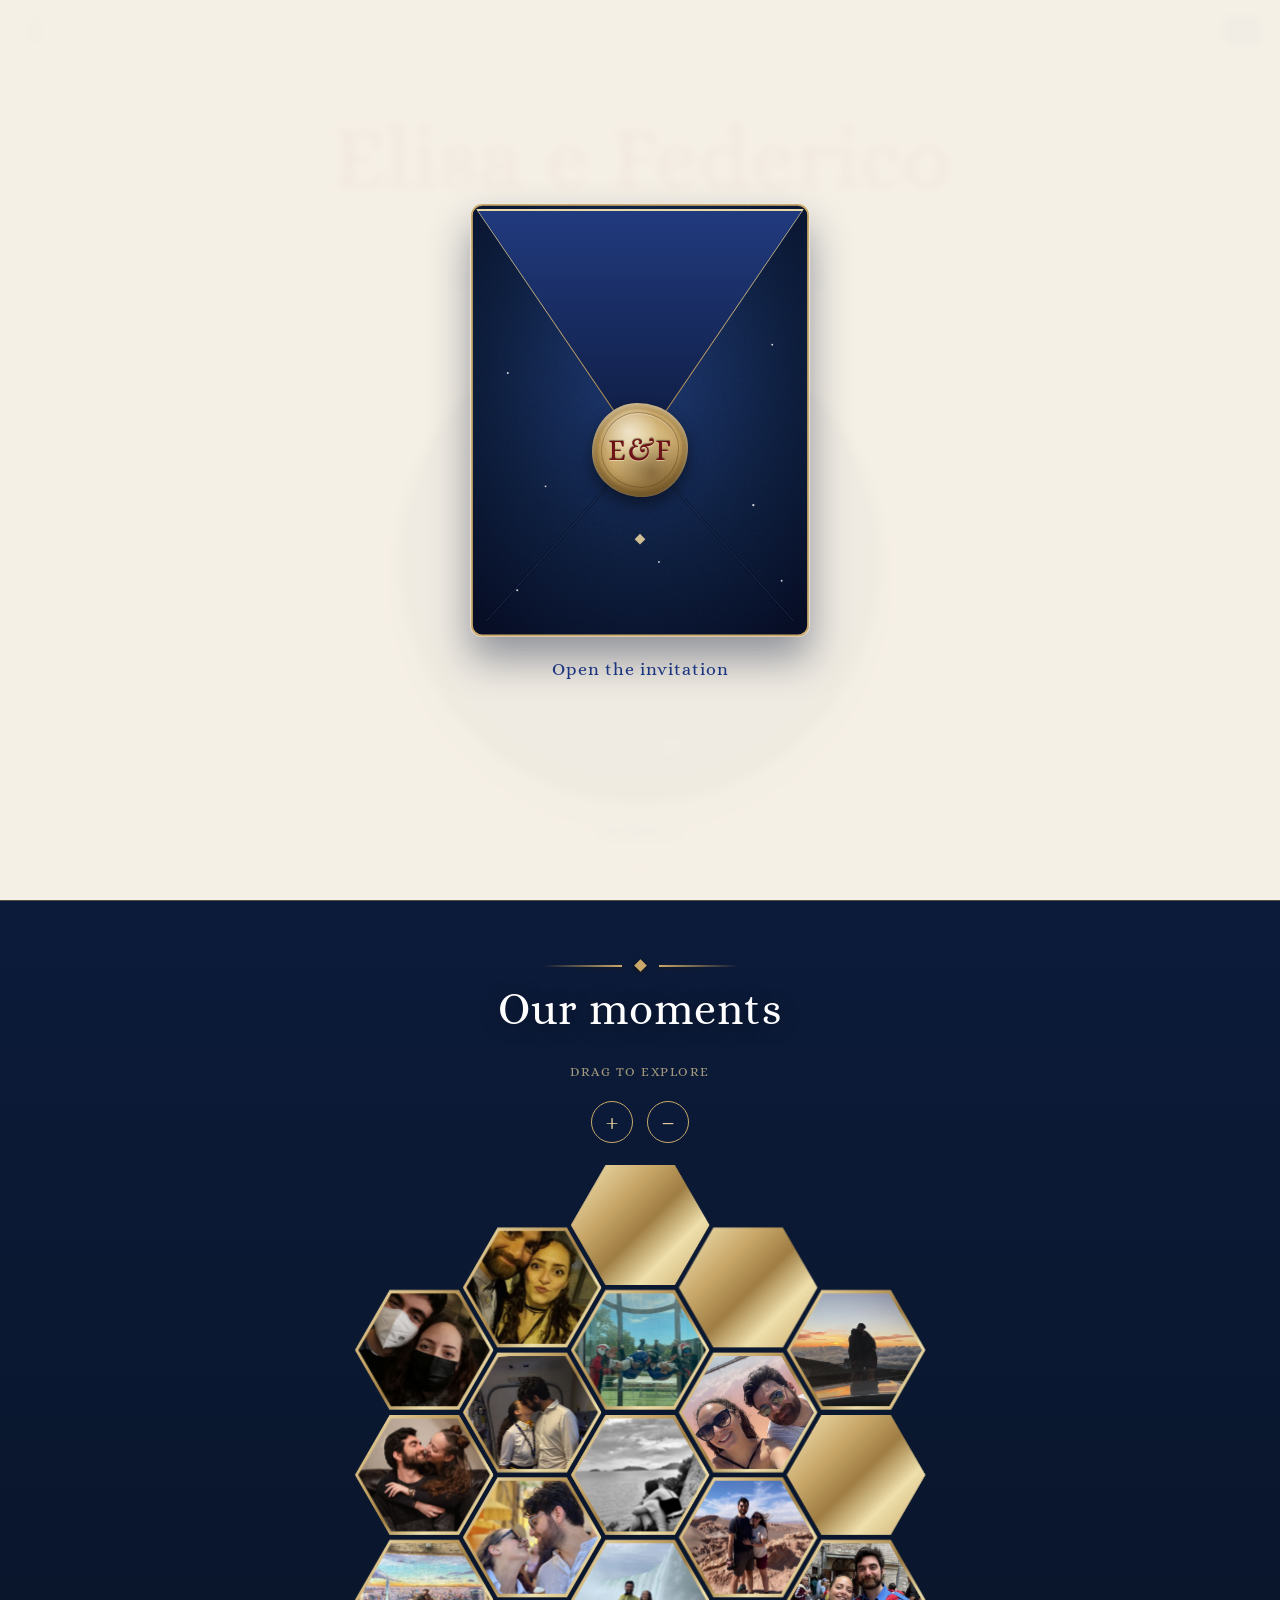
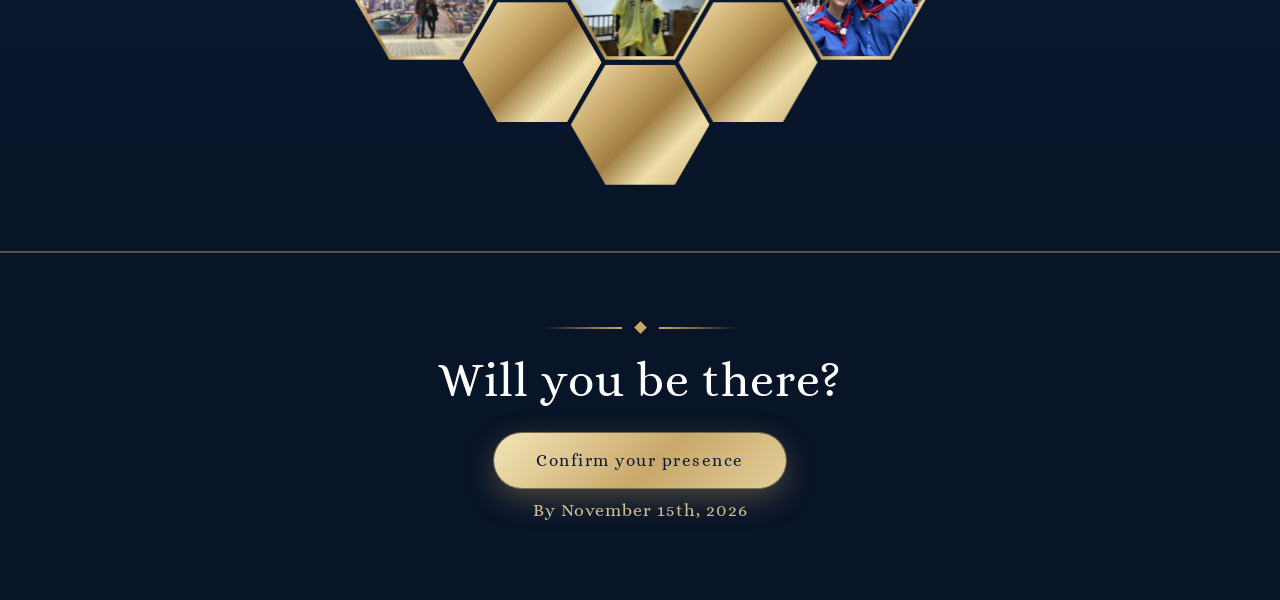
==== commit 1f4ba901: "Update index.html" ====
--- a/index.html
+++ b/index.html
@@ -69,7 +69,7 @@
       <span class="hex-star">&#10022;</span>
       <p class="invitation-text">Ti invitiamo al nostro matrimonio</p>
       <p class="invitation-names">Elisa e Federico</p>
-      <p class="invitation-date">2 gennaio 2027 - ore 12:00</p>
+      <p class="invitation-date">2 gennaio 2027 - ore 11:30</p>
       <p class="invitation-location">Abbazia Castel d'Alfiolo - Gubbio</p>
       <button id="close-invitation" class="invitation-close">Entra nel sito</button>
     </div>
@@ -100,7 +100,7 @@
 <section class="hero">
   <div class="title">Elisa e&nbsp;Federico</div>
   <div class="celestial-divider"><i></i></div>
-  <div class="date">2 gennaio 2027 - ore 12:00</div>
+  <div class="date">2 gennaio 2027 - ore 11:30</div>
 
   <div class="solar-wrap">
     <svg viewBox="-120 -120 740 740" class="solar" id="solar">
@@ -242,7 +242,7 @@
     rsvpDeadline: "Entro il 15 novembre 2026",
     invitationText: "Ti invitiamo al nostro matrimonio",
     invitationNames: "Elisa e Federico",
-    invitationDate: "2 gennaio 2027 - ore 12:00",
+    invitationDate: "2 gennaio 2027 - ore 11:30",
     invitationLocation: "Abbazia Castel d'Alfiolo - Gubbio",
     enterSite: "Entra nel sito"
   },
@@ -260,7 +260,7 @@
     rsvpDeadline: "By November 15th, 2026",
     invitationText: "We invite you to our wedding",
     invitationNames: "Elisa & Federico",
-    invitationDate: "January 2nd, 2027 - 12:00 pm",
+    invitationDate: "January 2nd, 2027 - 11:30 am",
     invitationLocation: "Abbazia Castel d'Alfiolo - Gubbio",
     enterSite: "Enter the website"
   }
--- a/styles.css
+++ b/styles.css
@@ -1273,6 +1273,51 @@
     width: calc(140px * 1.1547);
     height: 140px;
   }
+  .envelope-overlay,
+  .invitation-overlay {
+    padding: 30px 16px;
+  }
+  .mat-env {
+    width: min(220px, 62vw);
+    perspective: 560px;
+  }
+  .mat-lid {
+    height: 46%;
+  }
+  .mat-seal {
+    width: 76px;
+    height: 74px;
+  }
+  .mat-mono {
+    font-size: 24px;
+  }
+  .hex-star {
+    font-size: 16px;
+    margin-bottom: 8px;
+  }
+  .invitation-text {
+    font-size: 16px;
+    margin: 0 0 10px 0;
+  }
+  .invitation-names {
+    font-size: 26px;
+    margin: 0 0 8px 0;
+  }
+  .invitation-date {
+    font-size: 15px;
+    margin: 0 0 4px 0;
+  }
+  .invitation-location {
+    font-size: 12px;
+    margin: 0 0 14px 0;
+  }
+  .invitation-close {
+    padding: 10px 22px;
+    font-size: 14px;
+  }
+  .envelope-container.opening .mat-lid {
+    transform: rotateX(-158deg);
+  }
 }
 
 html:has(body:not(.page)) {
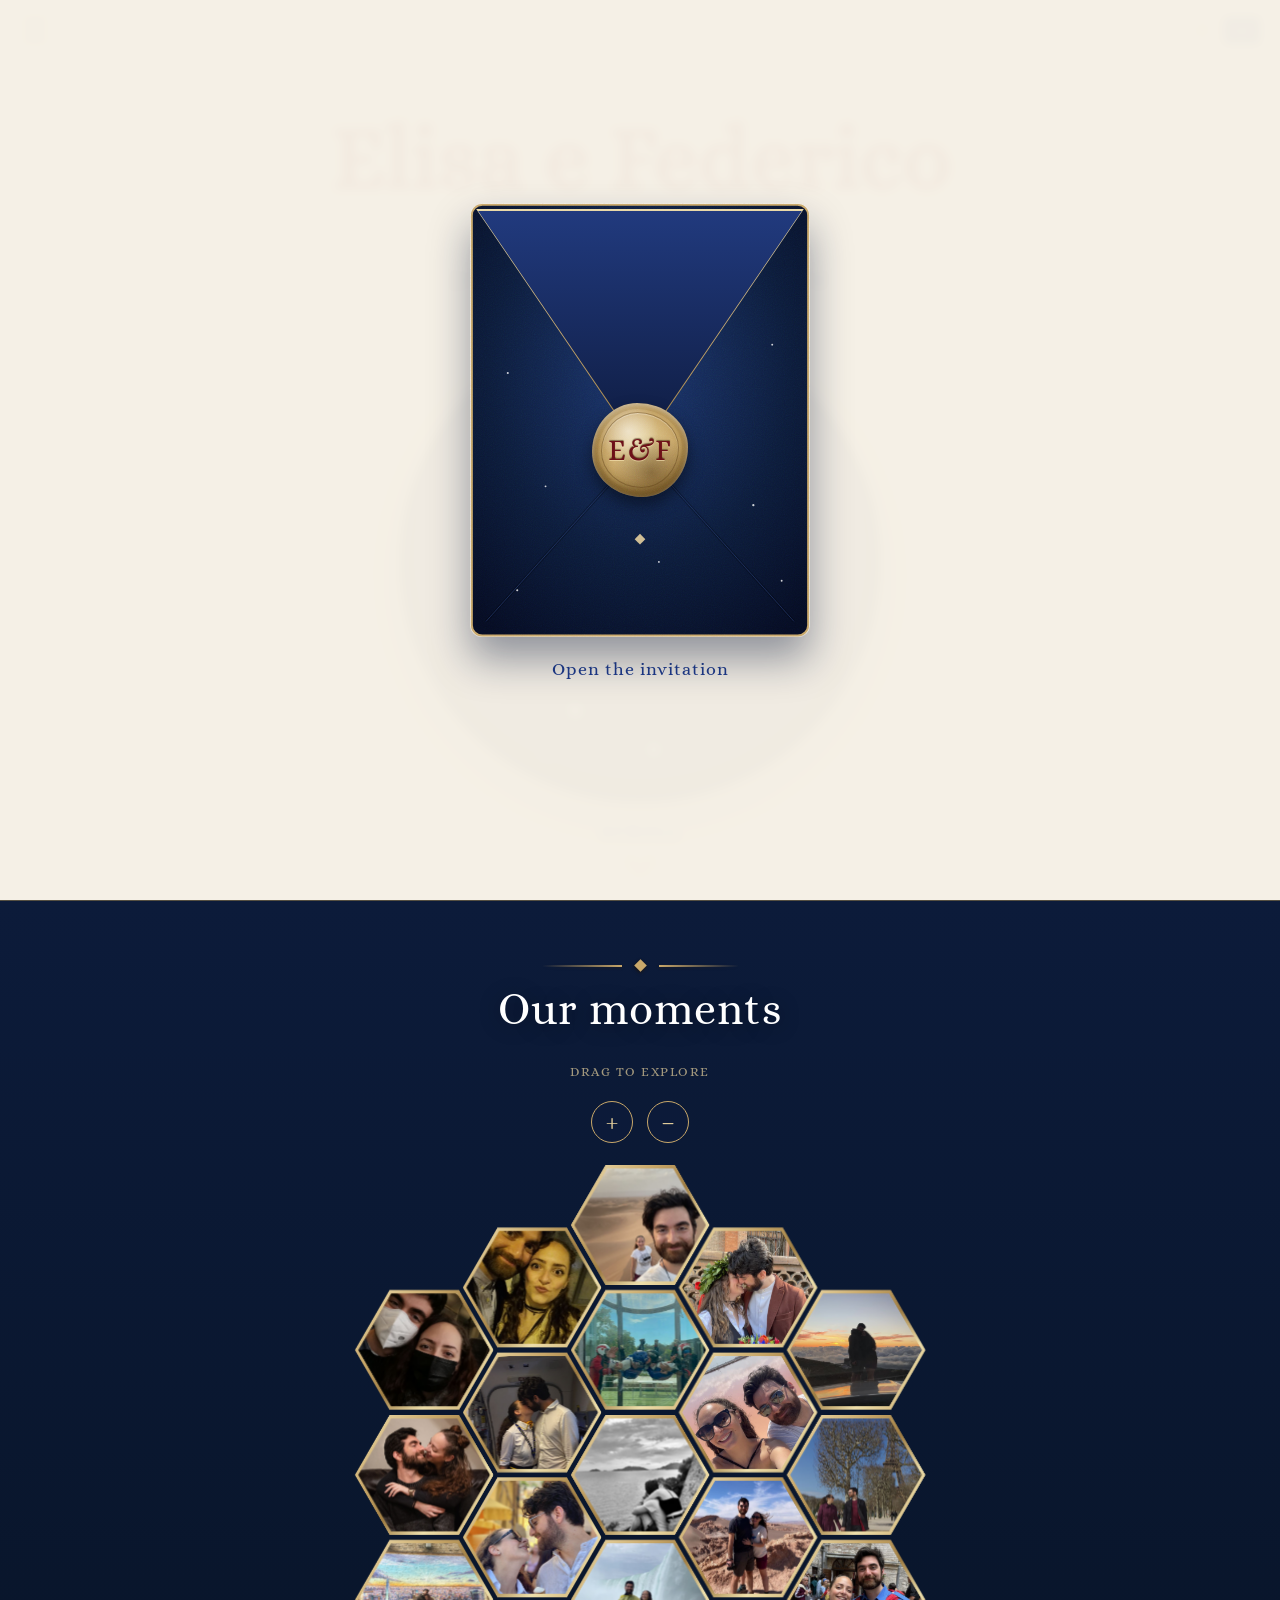
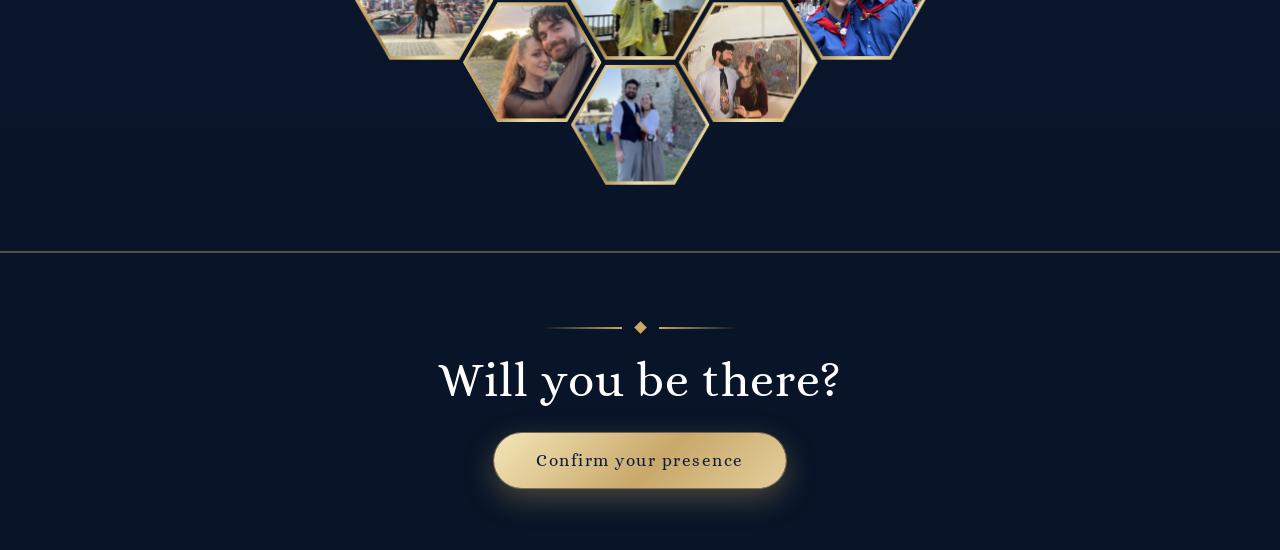
==== commit 5c15fc41: "Update index.html" ====
--- a/index.html
+++ b/index.html
@@ -197,7 +197,6 @@
   <div class="celestial-divider"><i></i></div>
   <h2 class="rsvp-cta-title" id="rsvp-cta-title">Ci sarai?</h2>
   <a href="rsvp.html" class="btn btn-rsvp" id="cta-button">Conferma la tua presenza</a>
-  <p class="rsvp-deadline" id="rsvp-deadline">Entro il 15 novembre 2026</p>
 </section>
 </main>
 
@@ -239,7 +238,6 @@
     galleryTitle: "I nostri momenti",
     galleryHint: "Trascina per esplorare",
     rsvpCtaTitle: "Ci sarai?",
-    rsvpDeadline: "Entro il 15 novembre 2026",
     invitationText: "Ti invitiamo al nostro matrimonio",
     invitationNames: "Elisa e Federico",
     invitationDate: "2 gennaio 2027 - ore 11:30",
@@ -257,7 +255,6 @@
     galleryTitle: "Our moments",
     galleryHint: "Drag to explore",
     rsvpCtaTitle: "Will you be there?",
-    rsvpDeadline: "By November 15th, 2026",
     invitationText: "We invite you to our wedding",
     invitationNames: "Elisa & Federico",
     invitationDate: "January 2nd, 2027 - 11:30 am",
@@ -296,9 +293,6 @@
 
   const rsvpCtaTitle = document.getElementById('rsvp-cta-title');
   if (rsvpCtaTitle) rsvpCtaTitle.textContent = t.rsvpCtaTitle;
-
-  const rsvpDeadline = document.getElementById('rsvp-deadline');
-  if (rsvpDeadline) rsvpDeadline.textContent = t.rsvpDeadline;
 
   const heroDate = document.querySelector('.date');
   if (heroDate) heroDate.textContent = t.invitationDate;
